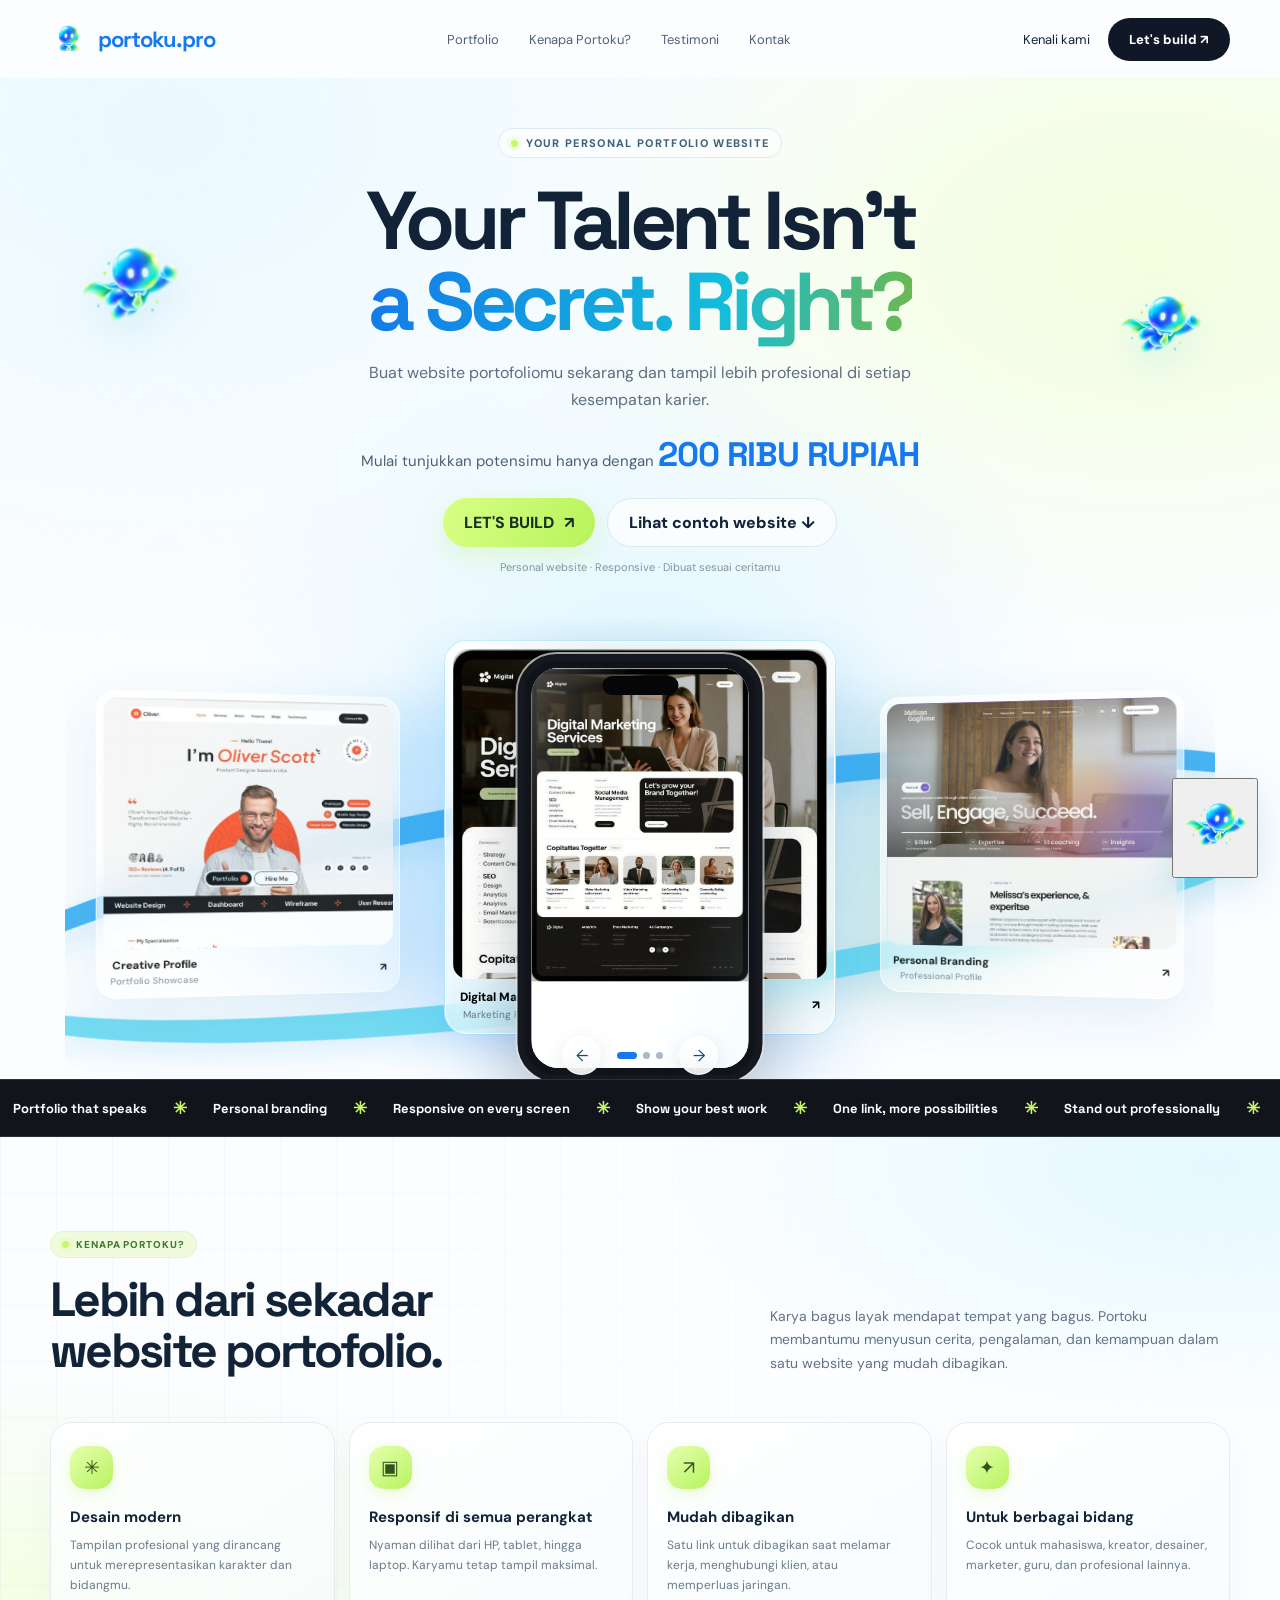
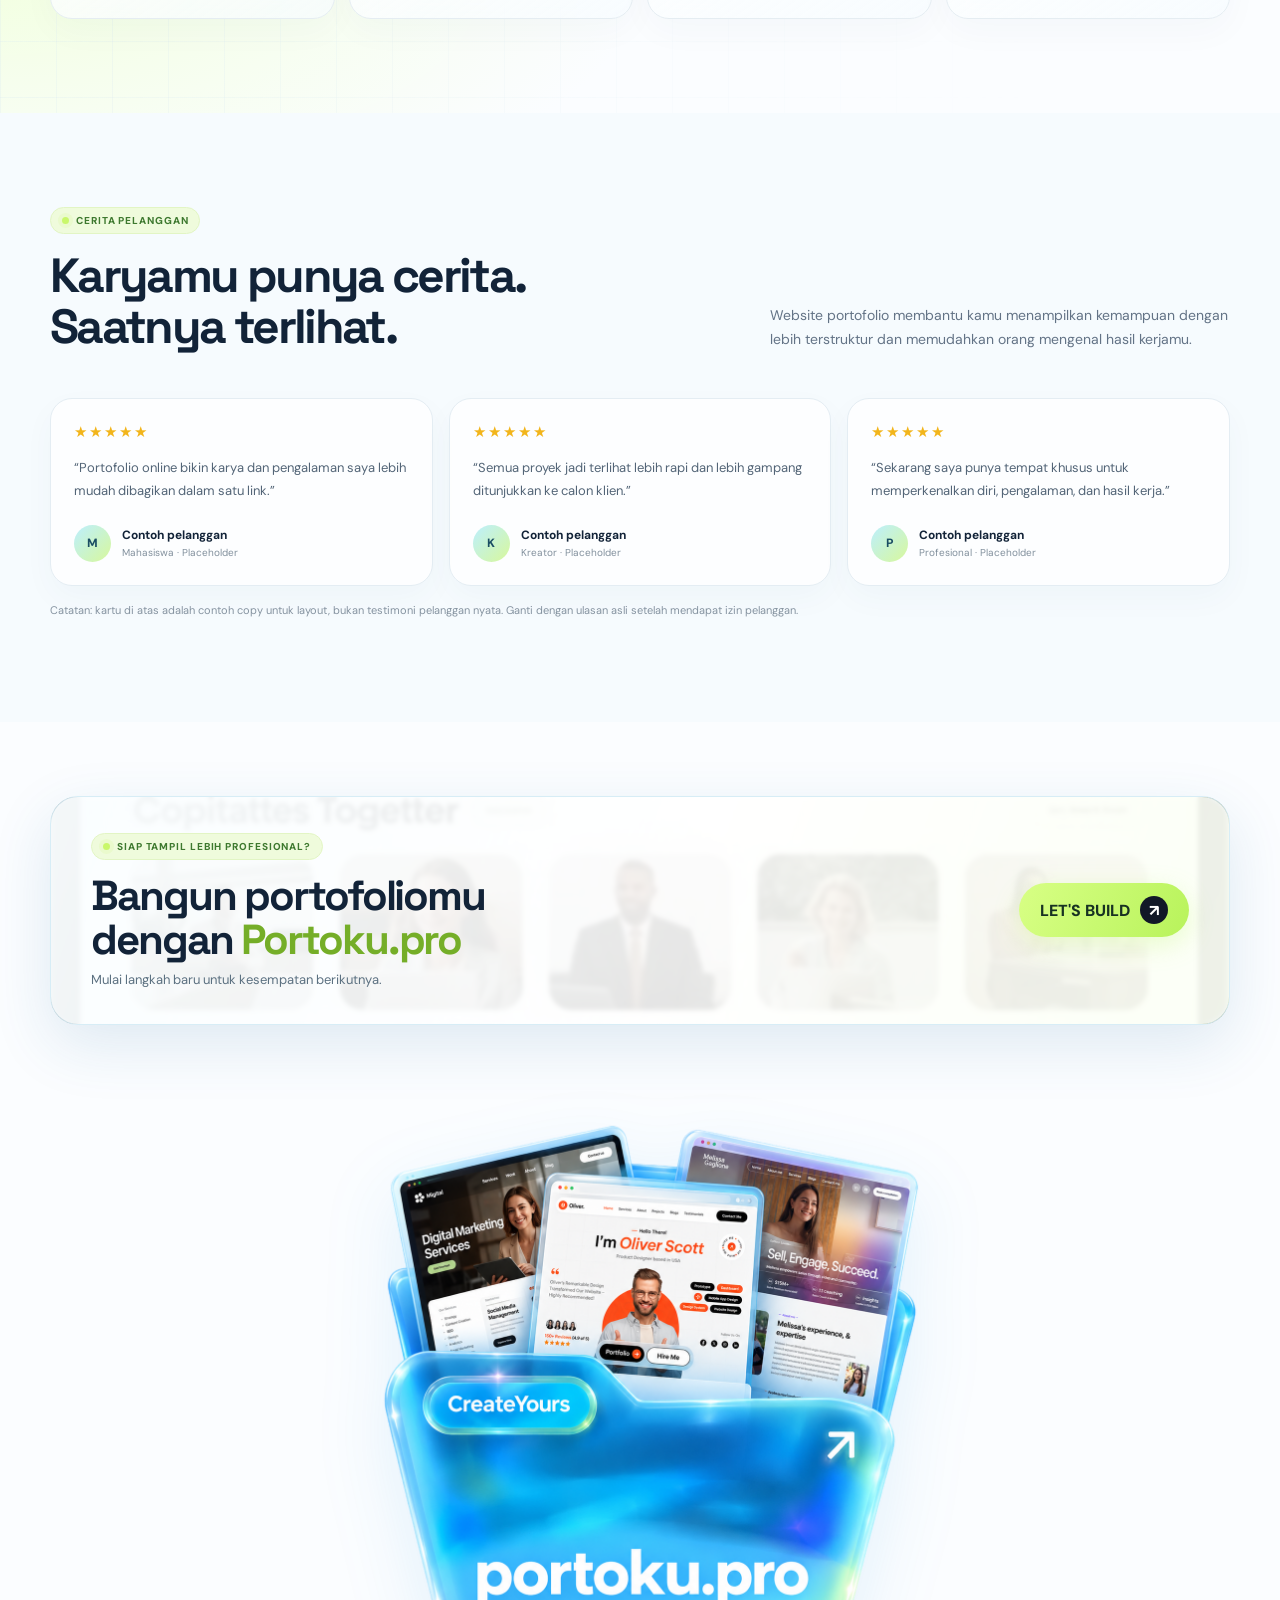
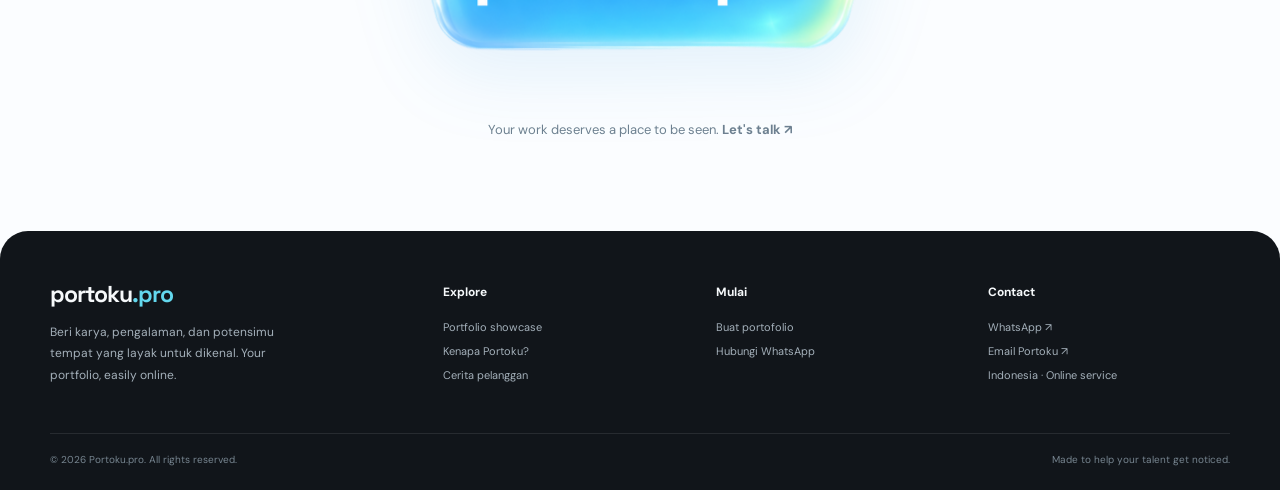
==== index.html @ 0a51e133 "Add files via upload" ====
<!doctype html>
<html lang="id">
<head>
  <meta charset="utf-8">
  <meta name="viewport" content="width=device-width, initial-scale=1">
  <meta name="theme-color" content="#f8fcff">
  <meta name="description" content="Buat website portofolio personal yang profesional bersama Portoku.pro. Tunjukkan karya, pengalaman, dan potensimu dalam satu link.">
  <title>Portoku.pro — Your Talent Isn't a Secret. Right?</title>
  <link rel="preconnect" href="https://fonts.googleapis.com">
  <link rel="preconnect" href="https://fonts.gstatic.com" crossorigin>
  <link href="https://fonts.googleapis.com/css2?family=DM+Sans:wght@400;500;600;700;800&family=Space+Grotesk:wght@400;500;600;700&display=swap" rel="stylesheet">
  <style>
    :root{--ink:#122338;--blue:#1679ed;--cyan:#15c5e8;--lime:#c9f76b;--muted:#637386;--line:#e5edf3;--glass:rgba(255,255,255,.68);--shadow:0 20px 60px rgba(34,102,151,.13)}
    *{box-sizing:border-box} html{scroll-behavior:smooth} body{margin:0;background:#fbfdff;color:var(--ink);font-family:"DM Sans",sans-serif;overflow-x:hidden} a{color:inherit;text-decoration:none} button{font:inherit;cursor:pointer}
    .shell{width:min(1180px,calc(100% - 44px));margin:auto}.nav{height:78px;display:flex;align-items:center;justify-content:space-between;gap:24px;position:relative;z-index:5}
    .brand{display:flex;align-items:center;gap:10px;font:700 22px "Space Grotesk",sans-serif;letter-spacing:-1px}.brand img{width:38px;height:38px;object-fit:contain}.brand span{color:var(--blue)}.navlinks{display:flex;gap:30px;align-items:center;font-size:13px;color:#526175}.navlinks a:hover{color:var(--blue)}.nav-actions{display:flex;gap:18px;align-items:center;font-size:13px}.nav-cta,.btn{display:inline-flex;align-items:center;justify-content:center;gap:10px;border:0;border-radius:999px;padding:13px 21px;font-weight:800;transition:transform .2s,box-shadow .2s}.nav-cta{background:#101727;color:#fff}.btn:hover,.nav-cta:hover{transform:translateY(-2px);box-shadow:0 10px 24px #1685ed33}.btn-primary{background:linear-gradient(115deg,#d8ff85,#b8f35b);color:#173222;box-shadow:0 8px 26px #b8f35b44}.btn-dark{background:#111827;color:#fff}.btn-outline{border:1px solid #dce7ef;background:#ffffffa8;color:var(--ink)}
    .hero{position:relative;text-align:center;padding:50px 0 0;isolation:isolate}.hero:before{content:"";position:absolute;z-index:-2;inset:0 -12vw 20px;background:radial-gradient(ellipse at 50% 62%,#b8edff66,transparent 42%),radial-gradient(ellipse at 18% 5%,#eaf9ff,transparent 40%),radial-gradient(ellipse at 84% 18%,#f3ffdf,transparent 34%);pointer-events:none}
    .eyebrow{display:inline-flex;align-items:center;gap:8px;padding:7px 12px;border:1px solid #dcebf3;border-radius:99px;background:#ffffffa8;color:#3d6279;font-size:11px;font-weight:800;letter-spacing:.12em;text-transform:uppercase}.dot{width:7px;height:7px;border-radius:50%;background:var(--lime);box-shadow:0 0 0 4px #d8f7a044}
    h1{font:700 clamp(42px,7vw,82px)/.99 "Space Grotesk",sans-serif;letter-spacing:-.065em;margin:22px auto 18px;max-width:900px}h1 .accent{background:linear-gradient(100deg,#1478e9,#13bddb 65%,#70b84a);-webkit-background-clip:text;background-clip:text;color:transparent}.hero-copy{max-width:590px;margin:0 auto;color:#5d6e80;line-height:1.65;font-size:16px}.price-line{margin:20px 0 0;font-size:15px;color:#4d6072}.price-line strong{font:800 clamp(23px,3.4vw,34px) "Space Grotesk",sans-serif;letter-spacing:-1px;color:#1679ed;white-space:nowrap}.hero-buttons{display:flex;gap:12px;justify-content:center;flex-wrap:wrap;margin:22px 0 0}.hero-buttons .btn{min-width:152px}.tiny-note{font-size:11px;color:#8492a0;margin-top:13px}
    .mascot{position:absolute;width:112px;z-index:2;filter:drop-shadow(0 16px 20px #4bb9e42b);animation:float 5s ease-in-out infinite}.mascot.left{left:2%;top:155px;transform:rotate(-10deg)}.mascot.right{right:2%;top:205px;width:92px;animation-delay:-2s}@keyframes float{0%,100%{translate:0 0}50%{translate:0 -13px}}
    .showcase{position:relative;margin:45px auto 0;max-width:1150px;min-height:460px;padding:10px 0 0;overflow:hidden}.showcase:before{content:"";position:absolute;z-index:-1;left:8%;right:8%;top:70px;height:330px;border-radius:50%;background:linear-gradient(110deg,#b1f5ff55,#1c8dff33,#c7fa7044);filter:blur(30px)}.ribbon{position:absolute;width:120%;height:230px;left:-10%;top:160px;z-index:-1;transform:rotate(-8deg);border-radius:50%;border:28px solid transparent;border-top-color:#20a4f2;border-bottom-color:#54d5f0;opacity:.8;filter:drop-shadow(0 10px 15px #1e9ae933)}
    .carousel{position:relative;display:flex;align-items:center;justify-content:center;gap:clamp(12px,3vw,36px);height:430px;perspective:1200px}.portfolio-card{position:relative;flex:0 1 29%;max-width:330px;min-width:0;border:1px solid #ffffffd9;border-radius:22px;padding:7px;background:linear-gradient(140deg,#ffffffd9,#ffffff55);box-shadow:0 20px 55px #287fbf22;backdrop-filter:blur(18px);-webkit-backdrop-filter:blur(18px);transition:transform .5s,opacity .5s,filter .5s;cursor:pointer;overflow:hidden}.portfolio-card img{display:block;width:100%;height:280px;object-fit:cover;object-position:top;border-radius:15px;background:#edf5fa}.portfolio-card .card-caption{display:flex;align-items:center;justify-content:space-between;padding:10px 7px 5px;font-size:12px;font-weight:800}.portfolio-card .card-caption small{display:block;color:#778899;font-weight:500;font-size:10px;margin-top:3px}.portfolio-card.side-left{transform:translateX(8px) rotateY(13deg) scale(.88);opacity:.85}.portfolio-card.side-right{transform:translateX(-8px) rotateY(-13deg) scale(.88);opacity:.85}.portfolio-card.active{flex-basis:34%;max-width:390px;z-index:2;transform:translateY(-7px) scale(1);border-color:#ffffff;box-shadow:0 28px 70px #1679ed30,0 0 0 1px #c7f0ff}.portfolio-card.active img{height:330px}.portfolio-card:hover{filter:saturate(1.05)}.phone-wrap{position:absolute;z-index:4;left:50%;top:35px;transform:translateX(-50%);width:245px;pointer-events:none}.phone{border:7px solid #15191f;background:#101319;border-radius:39px;padding:7px;box-shadow:0 25px 65px #12233845,0 0 0 2px #ffffffaa;overflow:hidden}.phone-screen{position:relative;height:400px;border-radius:27px;overflow:hidden;background:white}.phone-screen img{width:100%;height:100%;object-fit:cover;object-position:top;display:block;transition:opacity .22s}.phone-island{position:absolute;top:8px;left:50%;transform:translateX(-50%);z-index:2;width:76px;height:19px;border-radius:20px;background:#050608}.phone-reflection{position:absolute;inset:0;background:linear-gradient(110deg,#ffffff40,transparent 28%,transparent 70%,#b2edff20);pointer-events:none}.carousel-controls{position:absolute;z-index:5;bottom:4px;left:50%;transform:translateX(-50%);display:flex;gap:8px;align-items:center}.round-btn{width:39px;height:39px;border:1px solid #ffffffd9;border-radius:50%;background:#ffffffd9;backdrop-filter:blur(12px);box-shadow:0 6px 20px #234f7020;display:grid;place-items:center;color:#1c4b6d}.round-btn:hover{background:#d8ff85}.dots{display:flex;gap:6px;padding:0 8px}.dots button{width:7px;height:7px;padding:0;border:0;border-radius:50%;background:#a6bac9}.dots button[aria-current=true]{width:20px;border-radius:9px;background:#1679ed}.showcase-label{position:absolute;left:0;right:0;bottom:0;background:#101319;color:white;display:flex;justify-content:center;gap:24px;align-items:center;padding:16px 20px;font:700 13px "Space Grotesk",sans-serif;white-space:nowrap}.showcase-label span{color:#31d5e8}
    .ticker{margin-top:0;background:#11151b;color:white;overflow:hidden;border-block:1px solid #2a3139}.ticker-track{display:flex;width:max-content;animation:marquee 34s linear infinite}.ticker:hover .ticker-track{animation-play-state:paused}.ticker-line{display:flex;align-items:center;gap:26px;padding:17px 13px;font:700 13px "Space Grotesk",sans-serif;white-space:nowrap}.ticker-line b{color:var(--lime);font-size:17px}@keyframes marquee{to{transform:translateX(-50%)}}
    section.content-section{padding:94px 0}.section-kicker{display:inline-flex;align-items:center;gap:7px;color:#3e792f;background:#effbdc;border:1px solid #e2f5c4;border-radius:99px;padding:6px 11px;font-size:10px;letter-spacing:.09em;font-weight:800;text-transform:uppercase}.section-heading{font:700 clamp(30px,4vw,48px)/1.05 "Space Grotesk",sans-serif;letter-spacing:-.055em;margin:17px 0 14px}.section-intro{color:var(--muted);line-height:1.7;max-width:460px;font-size:14px}.section-head-row{display:flex;justify-content:space-between;align-items:end;gap:30px;margin-bottom:32px}.section-head-row>*{flex:1}.benefit-grid{display:grid;grid-template-columns:repeat(4,1fr);gap:14px}.benefit{padding:23px 19px;border:1px solid #e5edf2;border-radius:22px;background:linear-gradient(145deg,#ffffffd9,#f6fbffad);box-shadow:0 12px 35px #214f6e08;backdrop-filter:blur(12px)}.benefit-icon{width:43px;height:43px;display:grid;place-items:center;border-radius:15px;background:linear-gradient(140deg,#e6ffb0,#b7f45e);color:#31531e;font-size:19px;box-shadow:0 5px 15px #b9ec6b44}.benefit h3{font-size:15px;margin:18px 0 9px}.benefit p{font-size:12px;line-height:1.65;color:#6b7a89;margin:0}
    .why{position:relative;background:radial-gradient(ellipse at 95% 5%,#e4f9ff 0,transparent 32%),radial-gradient(ellipse at 0 80%,#f3ffe3 0,transparent 35%)}.why:before{content:"";position:absolute;inset:0;background-image:linear-gradient(#d8e9f244 1px,transparent 1px),linear-gradient(90deg,#d8e9f244 1px,transparent 1px);background-size:56px 56px;mask-image:linear-gradient(90deg,black,transparent 80%);pointer-events:none}.why .shell{position:relative}
    .testimonials{background:#f6fbfe}.review-grid{display:grid;grid-template-columns:repeat(3,1fr);gap:16px}.review{background:#ffffffc9;border:1px solid #e4edf3;border-radius:22px;padding:23px;box-shadow:0 12px 32px #285d7a09}.stars{letter-spacing:2px;color:#f2b51b;font-size:15px}.review blockquote{font-size:13px;line-height:1.75;color:#536577;margin:15px 0 22px}.review-person{display:flex;align-items:center;gap:11px}.avatar{width:37px;height:37px;border-radius:50%;background:linear-gradient(135deg,#bcefff,#d8f89b);display:grid;place-items:center;font-size:12px;font-weight:800;color:#1a4d63}.review-person strong{display:block;font-size:12px}.review-person small{display:block;color:#82909d;font-size:10px;margin-top:3px}.notice{font-size:11px;color:#8593a0;margin-top:17px}
    .cta-banner{position:relative;overflow:hidden;border:1px solid #d7edf6;border-radius:28px;padding:36px 40px;background:linear-gradient(110deg,#effaffed,#ffffffad 54%,#f3ffdfd9),url('assets/portfolio-marketing.jpg') center 44%/cover;box-shadow:var(--shadow);display:flex;align-items:center;justify-content:space-between;gap:24px}.cta-banner:before{content:"";position:absolute;inset:0;background:#ffffffa8;backdrop-filter:blur(2px)}.cta-copy,.cta-banner .btn{position:relative}.cta-copy h2{font:700 clamp(27px,4vw,42px)/1.05 "Space Grotesk",sans-serif;letter-spacing:-.05em;margin:14px 0 9px}.cta-copy h2 span{color:#75ae28}.cta-copy p{font-size:13px;color:#5c7181;margin:0}
    .folder-section{padding:25px 0 80px!important;text-align:center;overflow:hidden}.folder-section .folder-art{display:block;width:min(600px,90%);margin:0 auto;filter:drop-shadow(0 25px 35px #198bda1b);transition:transform .35s}.folder-section a:hover .folder-art{transform:translateY(-6px) scale(1.015)}.folder-caption{color:#6e8090;font-size:13px;margin-top:12px}
    footer{background:#11151a;color:#f6f9fb;padding:48px 0 24px;border-radius:28px 28px 0 0}.footer-main{display:grid;grid-template-columns:1.5fr 1fr 1fr 1fr;gap:30px;padding-bottom:35px}.footer-brand{font:700 23px "Space Grotesk",sans-serif;letter-spacing:-1px}.footer-brand span{color:#63d8ee}.footer-desc{max-width:260px;color:#a4b0ba;font-size:12px;line-height:1.8;margin-top:13px}.footer-col h4{font-size:12px;margin:5px 0 15px}.footer-col a,.footer-col p{display:block;color:#a4b0ba;font-size:11px;line-height:2.2;margin:0}.footer-col a:hover{color:var(--lime)}.copyright{border-top:1px solid #ffffff18;padding-top:19px;display:flex;justify-content:space-between;gap:16px;color:#778590;font-size:10px}
    .chat-widget{position:fixed;z-index:20;right:22px;bottom:22px;width:86px;height:100px;display:grid;place-items:center;cursor:pointer;filter:drop-shadow(0 10px 18px #1689c52c);animation:float 4.5s ease-in-out infinite}.chat-widget img{width:100%;height:100%;object-fit:contain;transition:transform .2s}.chat-widget:hover img{transform:scale(1.08) rotate(-4deg)}.chat-popup{position:fixed;z-index:21;right:25px;bottom:115px;width:min(310px,calc(100vw - 36px));padding:19px;border-radius:22px;border:1px solid #ffffff;background:rgba(255,255,255,.88);backdrop-filter:blur(20px);box-shadow:0 18px 60px #173f5a2c;display:none}.chat-popup.open{display:block;animation:pop .22s ease-out}@keyframes pop{from{opacity:0;transform:translateY(10px) scale(.97)}to{opacity:1;transform:none}}.chat-popup h3{margin:0 0 7px;font:700 18px "Space Grotesk",sans-serif}.chat-popup p{margin:0 0 15px;color:#667889;font-size:12px;line-height:1.6}.chat-popup .btn{width:100%;padding:12px}.chat-close{position:absolute;right:10px;top:10px;border:0;background:#edf5fa;border-radius:50%;width:28px;height:28px}
    @media(max-width:800px){.shell{width:min(100% - 28px,620px)}.nav{height:67px}.navlinks{display:none}.nav-actions .login{display:none}.brand{font-size:20px}.hero{padding-top:36px}.mascot{width:72px!important;top:180px!important;opacity:.9}.mascot.left{left:-5px}.mascot.right{right:-4px;top:220px!important}.hero-copy{font-size:14px;max-width:440px;padding:0 8px}.showcase{margin-top:34px;min-height:390px}.carousel{height:370px;gap:8px}.portfolio-card{flex-basis:35%;border-radius:16px;padding:5px}.portfolio-card img{height:215px;border-radius:11px}.portfolio-card.active{flex-basis:42%}.portfolio-card.active img{height:260px}.portfolio-card.side-left{transform:translateX(13px) rotateY(10deg) scale(.86)}.portfolio-card.side-right{transform:translateX(-13px) rotateY(-10deg) scale(.86)}.phone-wrap{width:180px;top:40px}.phone{border-width:5px;border-radius:29px;padding:5px}.phone-screen{height:300px;border-radius:21px}.phone-island{width:57px;height:14px;top:6px}.carousel-controls{bottom:4px}.showcase-label{font-size:11px;gap:13px;padding:14px 10px}.ticker-line{font-size:11px;padding:14px 10px;gap:18px}section.content-section{padding:67px 0}.section-head-row{display:block}.section-intro{max-width:540px}.benefit-grid{grid-template-columns:repeat(2,1fr);gap:10px}.benefit{padding:18px 15px}.benefit h3{font-size:13px}.benefit p{font-size:11px}.review-grid{grid-template-columns:1fr}.review{padding:20px}.review blockquote{margin-bottom:15px}.cta-banner{display:block;padding:27px 23px}.cta-banner .btn{margin-top:22px}.folder-section{padding-bottom:55px!important}.footer-main{grid-template-columns:1fr 1fr;gap:26px}.footer-main>div:first-child{grid-column:1/-1}.copyright{display:block;line-height:1.8}.chat-widget{width:67px;height:78px;right:8px;bottom:12px}.chat-popup{right:12px;bottom:90px}}
    @media(max-width:420px){h1{font-size:43px}.mascot{width:58px!important;top:190px!important}.mascot.right{top:228px!important}.price-line{font-size:13px}.price-line strong{font-size:27px}.hero-buttons .btn{min-width:135px;padding:12px 16px}.showcase{min-height:330px}.carousel{height:320px}.portfolio-card img{height:180px}.portfolio-card.active img{height:225px}.phone-wrap{width:154px;top:34px}.phone-screen{height:258px}.phone-island{width:48px;height:12px}.showcase-label{gap:8px;font-size:10px}.benefit-grid{gap:8px}.footer-main{gap:20px}.brand img{width:32px;height:32px}}
    @media(prefers-reduced-motion:reduce){*,*:before,*:after{scroll-behavior:auto!important;animation-duration:.01ms!important;animation-iteration-count:1!important;transition-duration:.01ms!important}}
  </style>
</head>
<body>
  <header class="shell nav">
    <a class="brand" href="#" aria-label="Portoku.pro beranda"><img src="assets/logo-portoku.png" alt=""><span>portoku.pro</span></a>
    <nav class="navlinks" aria-label="Navigasi utama">
      <a href="#showcase">Portfolio</a><a href="#benefit">Kenapa Portoku?</a><a href="#testimoni">Testimoni</a><a href="#footer">Kontak</a>
    </nav>
    <div class="nav-actions"><a class="login" href="#benefit">Kenali kami</a><a class="nav-cta" href="https://script.google.com/macros/s/AKfycbxIcs78Htz82tiYvC5kl00BseX5VUud_ePp03_mHV4rJFakYG8QBTzQJnatkzZQie3VJA/exec">Let's build ↗</a></div>
  </header>

  <main>
    <section class="hero shell">
      <img class="mascot left" src="assets/maskot-portoku.png" alt="" aria-hidden="true">
      <img class="mascot right" src="assets/maskot-portoku.png" alt="" aria-hidden="true">
      <div class="eyebrow"><span class="dot"></span> Your personal portfolio website</div>
      <h1>Your Talent Isn't<br><span class="accent">a Secret. Right?</span></h1>
      <p class="hero-copy">Buat website portofoliomu sekarang dan tampil lebih profesional di setiap kesempatan karier.</p>
      <p class="price-line">Mulai tunjukkan potensimu hanya dengan <strong>200 RIBU RUPIAH</strong></p>
      <div class="hero-buttons"><a class="btn btn-primary" href="https://script.google.com/macros/s/AKfycbxIcs78Htz82tiYvC5kl00BseX5VUud_ePp03_mHV4rJFakYG8QBTzQJnatkzZQie3VJA/exec">LET'S BUILD <span>↗</span></a><a class="btn btn-outline" href="#showcase">Lihat contoh website ↓</a></div>
      <div class="tiny-note">Personal website · Responsive · Dibuat sesuai ceritamu</div>

      <div class="showcase" id="showcase" aria-label="Contoh website portofolio">
        <div class="ribbon"></div>
        <div class="carousel" id="carousel">
          <button class="portfolio-card side-left" data-index="2" aria-label="Pilih contoh portofolio ketiga">
            <img src="assets/portfolio-designer.jpg" alt="Contoh website portofolio desain" loading="eager">
            <span class="card-caption"><span>Creative Profile<small>Portfolio showcase</small></span><span>↗</span></span>
          </button>
          <button class="portfolio-card active" data-index="0" aria-label="Pilih contoh portofolio pertama">
            <img src="assets/portfolio-marketing.jpg" alt="Contoh website digital marketing" loading="eager">
            <span class="card-caption"><span>Digital Marketing<small>Portfolio showcase</small></span><span>↗</span></span>
          </button>
          <button class="portfolio-card side-right" data-index="1" aria-label="Pilih contoh portofolio kedua">
            <img src="assets/portfolio-sales.jpg" alt="Contoh website personal branding" loading="eager">
            <span class="card-caption"><span>Personal Branding<small>Portfolio showcase</small></span><span>↗</span></span>
          </button>
        </div>
        <div class="phone-wrap" aria-label="Preview website pada ponsel">
          <div class="phone"><div class="phone-screen"><div class="phone-island"></div><img id="phoneImage" src="assets/portfolio-marketing.jpg" alt="Preview website di tampilan ponsel"><div class="phone-reflection"></div></div></div>
        </div>
        <div class="carousel-controls">
          <button class="round-btn" id="prevSlide" aria-label="Portfolio sebelumnya">←</button>
          <div class="dots" id="carouselDots"><button aria-label="Slide 1" aria-current="true"></button><button aria-label="Slide 2" aria-current="false"></button><button aria-label="Slide 3" aria-current="false"></button></div>
          <button class="round-btn" id="nextSlide" aria-label="Portfolio berikutnya">→</button>
        </div>
      </div>
    </section>

    <div class="ticker" aria-label="Manfaat Portoku">
      <div class="ticker-track">
        <div class="ticker-line"><span>Portfolio that speaks</span><b>✳</b><span>Personal branding</span><b>✳</b><span>Responsive on every screen</span><b>✳</b><span>Show your best work</span><b>✳</b><span>One link, more possibilities</span><b>✳</b><span>Stand out professionally</span><b>✳</b></div>
        <div class="ticker-line" aria-hidden="true"><span>Portfolio that speaks</span><b>✳</b><span>Personal branding</span><b>✳</b><span>Responsive on every screen</span><b>✳</b><span>Show your best work</span><b>✳</b><span>One link, more possibilities</span><b>✳</b><span>Stand out professionally</span><b>✳</b></div>
      </div>
    </div>

    <section class="content-section why" id="benefit">
      <div class="shell">
        <div class="section-head-row">
          <div><span class="section-kicker"><span class="dot"></span> Kenapa Portoku?</span><h2 class="section-heading">Lebih dari sekadar<br>website portofolio.</h2></div>
          <p class="section-intro">Karya bagus layak mendapat tempat yang bagus. Portoku membantumu menyusun cerita, pengalaman, dan kemampuan dalam satu website yang mudah dibagikan.</p>
        </div>
        <div class="benefit-grid">
          <article class="benefit"><div class="benefit-icon">✳</div><h3>Desain modern</h3><p>Tampilan profesional yang dirancang untuk merepresentasikan karakter dan bidangmu.</p></article>
          <article class="benefit"><div class="benefit-icon">▣</div><h3>Responsif di semua perangkat</h3><p>Nyaman dilihat dari HP, tablet, hingga laptop. Karyamu tetap tampil maksimal.</p></article>
          <article class="benefit"><div class="benefit-icon">↗</div><h3>Mudah dibagikan</h3><p>Satu link untuk dibagikan saat melamar kerja, menghubungi klien, atau memperluas jaringan.</p></article>
          <article class="benefit"><div class="benefit-icon">✦</div><h3>Untuk berbagai bidang</h3><p>Cocok untuk mahasiswa, kreator, desainer, marketer, guru, dan profesional lainnya.</p></article>
        </div>
      </div>
    </section>

    <section class="content-section testimonials" id="testimoni">
      <div class="shell">
        <div class="section-head-row">
          <div><span class="section-kicker"><span class="dot"></span> Cerita pelanggan</span><h2 class="section-heading">Karyamu punya cerita.<br>Saatnya terlihat.</h2></div>
          <p class="section-intro">Website portofolio membantu kamu menampilkan kemampuan dengan lebih terstruktur dan memudahkan orang mengenal hasil kerjamu.</p>
        </div>
        <div class="review-grid">
          <article class="review"><div class="stars">★★★★★</div><blockquote>“Portofolio online bikin karya dan pengalaman saya lebih mudah dibagikan dalam satu link.”</blockquote><div class="review-person"><div class="avatar">M</div><div><strong>Contoh pelanggan</strong><small>Mahasiswa · Placeholder</small></div></div></article>
          <article class="review"><div class="stars">★★★★★</div><blockquote>“Semua proyek jadi terlihat lebih rapi dan lebih gampang ditunjukkan ke calon klien.”</blockquote><div class="review-person"><div class="avatar">K</div><div><strong>Contoh pelanggan</strong><small>Kreator · Placeholder</small></div></div></article>
          <article class="review"><div class="stars">★★★★★</div><blockquote>“Sekarang saya punya tempat khusus untuk memperkenalkan diri, pengalaman, dan hasil kerja.”</blockquote><div class="review-person"><div class="avatar">P</div><div><strong>Contoh pelanggan</strong><small>Profesional · Placeholder</small></div></div></article>
        </div>
        <p class="notice">Catatan: kartu di atas adalah contoh copy untuk layout, bukan testimoni pelanggan nyata. Ganti dengan ulasan asli setelah mendapat izin pelanggan.</p>
      </div>
    </section>

    <section class="shell content-section" style="padding-top:74px;padding-bottom:35px">
      <div class="cta-banner">
        <div class="cta-copy"><span class="section-kicker"><span class="dot"></span> Siap tampil lebih profesional?</span><h2>Bangun portofoliomu<br>dengan <span>Portoku.pro</span></h2><p>Mulai langkah baru untuk kesempatan berikutnya.</p></div>
        <a class="btn btn-primary" href="https://script.google.com/macros/s/AKfycbxIcs78Htz82tiYvC5kl00BseX5VUud_ePp03_mHV4rJFakYG8QBTzQJnatkzZQie3VJA/exec">LET'S BUILD <span class="btn-dark" style="border-radius:50%;width:28px;height:28px;display:grid;place-items:center">↗</span></a>
      </div>
    </section>

    <section class="content-section folder-section shell">
      <a href="https://wa.me/62895321868008?text=Halo%20Portoku.pro%2C%20saya%20ingin%20bertanya%20tentang%20pembuatan%20website%20portofolio." target="_blank" rel="noopener" aria-label="Hubungi Portoku melalui WhatsApp">
        <img class="folder-art" src="assets/folder-portoku.png" alt="Folder glass Portoku.pro berisi contoh website portofolio" loading="lazy">
      </a>
      <p class="folder-caption">Your work deserves a place to be seen. <a href="https://wa.me/62895321868008?text=Halo%20Portoku.pro%2C%20saya%20ingin%20bertanya%20tentang%20pembuatan%20website%20portofolio." target="_blank" rel="noopener"><strong>Let's talk ↗</strong></a></p>
    </section>
  </main>

  <footer id="footer">
    <div class="shell">
      <div class="footer-main">
        <div><a class="footer-brand" href="#">portoku<span>.pro</span></a><p class="footer-desc">Beri karya, pengalaman, dan potensimu tempat yang layak untuk dikenal. Your portfolio, easily online.</p></div>
        <div class="footer-col"><h4>Explore</h4><a href="#showcase">Portfolio showcase</a><a href="#benefit">Kenapa Portoku?</a><a href="#testimoni">Cerita pelanggan</a></div>
        <div class="footer-col"><h4>Mulai</h4><a href="https://script.google.com/macros/s/AKfycbxIcs78Htz82tiYvC5kl00BseX5VUud_ePp03_mHV4rJFakYG8QBTzQJnatkzZQie3VJA/exec">Buat portofolio</a><a href="https://wa.me/62895321868008?text=Halo%20Portoku.pro%2C%20saya%20ingin%20bertanya%20tentang%20pembuatan%20website%20portofolio." target="_blank" rel="noopener">Hubungi WhatsApp</a></div>
        <div class="footer-col"><h4>Contact</h4><a href="https://wa.me/62895321868008?text=Halo%20Portoku.pro" target="_blank" rel="noopener">WhatsApp ↗</a><a href="mailto:farhanmuharrom25@gmail.com">Email Portoku ↗</a><p>Indonesia · Online service</p></div>
      </div>
      <div class="copyright"><span>© <span id="year"></span> Portoku.pro. All rights reserved.</span><span>Made to help your talent get noticed.</span></div>
    </div>
  </footer>

  <div class="chat-popup" id="chatPopup" role="dialog" aria-label="Chat dengan Portoku" aria-modal="false">
    <button class="chat-close" id="chatClose" aria-label="Tutup popup">×</button>
    <h3>Hey, future standout! 👋</h3>
    <p>Punya pertanyaan tentang website portofolio? Yuk, ngobrol dulu dengan tim Portoku.</p>
    <a class="btn btn-primary" href="https://wa.me/62895321868008?text=Halo%20Portoku.pro%2C%20saya%20ingin%20bertanya%20tentang%20pembuatan%20website%20portofolio." target="_blank" rel="noopener">Chat via WhatsApp ↗</a>
  </div>
  <button class="chat-widget" id="chatWidget" aria-label="Buka chat Portoku"><img src="assets/maskot-portoku.png" alt=""></button>

  <script>
    const slides = [
      {src:'assets/portfolio-marketing.jpg', title:'Digital Marketing', sub:'Marketing Portfolio'},
      {src:'assets/portfolio-sales.jpg', title:'Personal Branding', sub:'Professional Profile'},
      {src:'assets/portfolio-designer.jpg', title:'Creative Profile', sub:'Portfolio Showcase'}
    ];
    let current = 0;
    const cards = [...document.querySelectorAll('.portfolio-card')];
    const phoneImage = document.getElementById('phoneImage');
    const dots = [...document.querySelectorAll('#carouselDots button')];
    function renderCarousel(index){
      current = (index + slides.length) % slides.length;
      const order = [(current + 2) % 3, current, (current + 1) % 3];
      cards.forEach((card, position) => {
        const slideIndex = order[position];
        card.dataset.index = slideIndex;
        card.querySelector('img').src = slides[slideIndex].src;
        card.querySelector('img').alt = 'Contoh website ' + slides[slideIndex].title;
        card.querySelector('.card-caption span').innerHTML = slides[slideIndex].title + '<small>' + slides[slideIndex].sub + '</small>';
        card.classList.toggle('active', position === 1);
        card.classList.toggle('side-left', position === 0);
        card.classList.toggle('side-right', position === 2);
        card.setAttribute('aria-label','Pilih ' + slides[slideIndex].title);
      });
      phoneImage.style.opacity = '0.15';
      window.setTimeout(() => { phoneImage.src = slides[current].src; phoneImage.alt = 'Preview mobile ' + slides[current].title; phoneImage.style.opacity = '1'; }, 110);
      dots.forEach((dot,i)=>dot.setAttribute('aria-current',String(i===current)));
    }
    cards.forEach(card=>card.addEventListener('click',()=>renderCarousel(Number(card.dataset.index))));
    document.getElementById('prevSlide').addEventListener('click',()=>renderCarousel(current-1));
    document.getElementById('nextSlide').addEventListener('click',()=>renderCarousel(current+1));
    dots.forEach((dot,i)=>dot.addEventListener('click',()=>renderCarousel(i)));
    const carousel = document.getElementById('carousel');
    let touchStartX = 0;
    carousel.addEventListener('touchstart',e=>{touchStartX=e.changedTouches[0].screenX},{passive:true});
    carousel.addEventListener('touchend',e=>{const dx=e.changedTouches[0].screenX-touchStartX;if(Math.abs(dx)>45)renderCarousel(current+(dx<0?1:-1))},{passive:true});
    renderCarousel(0);

    const chatWidget=document.getElementById('chatWidget'), chatPopup=document.getElementById('chatPopup');
    chatWidget.addEventListener('click',()=>chatPopup.classList.toggle('open'));
    document.getElementById('chatClose').addEventListener('click',()=>chatPopup.classList.remove('open'));
    document.addEventListener('keydown',e=>{if(e.key==='Escape')chatPopup.classList.remove('open')});
    document.getElementById('year').textContent=new Date().getFullYear();
  </script>
</body>
</html>
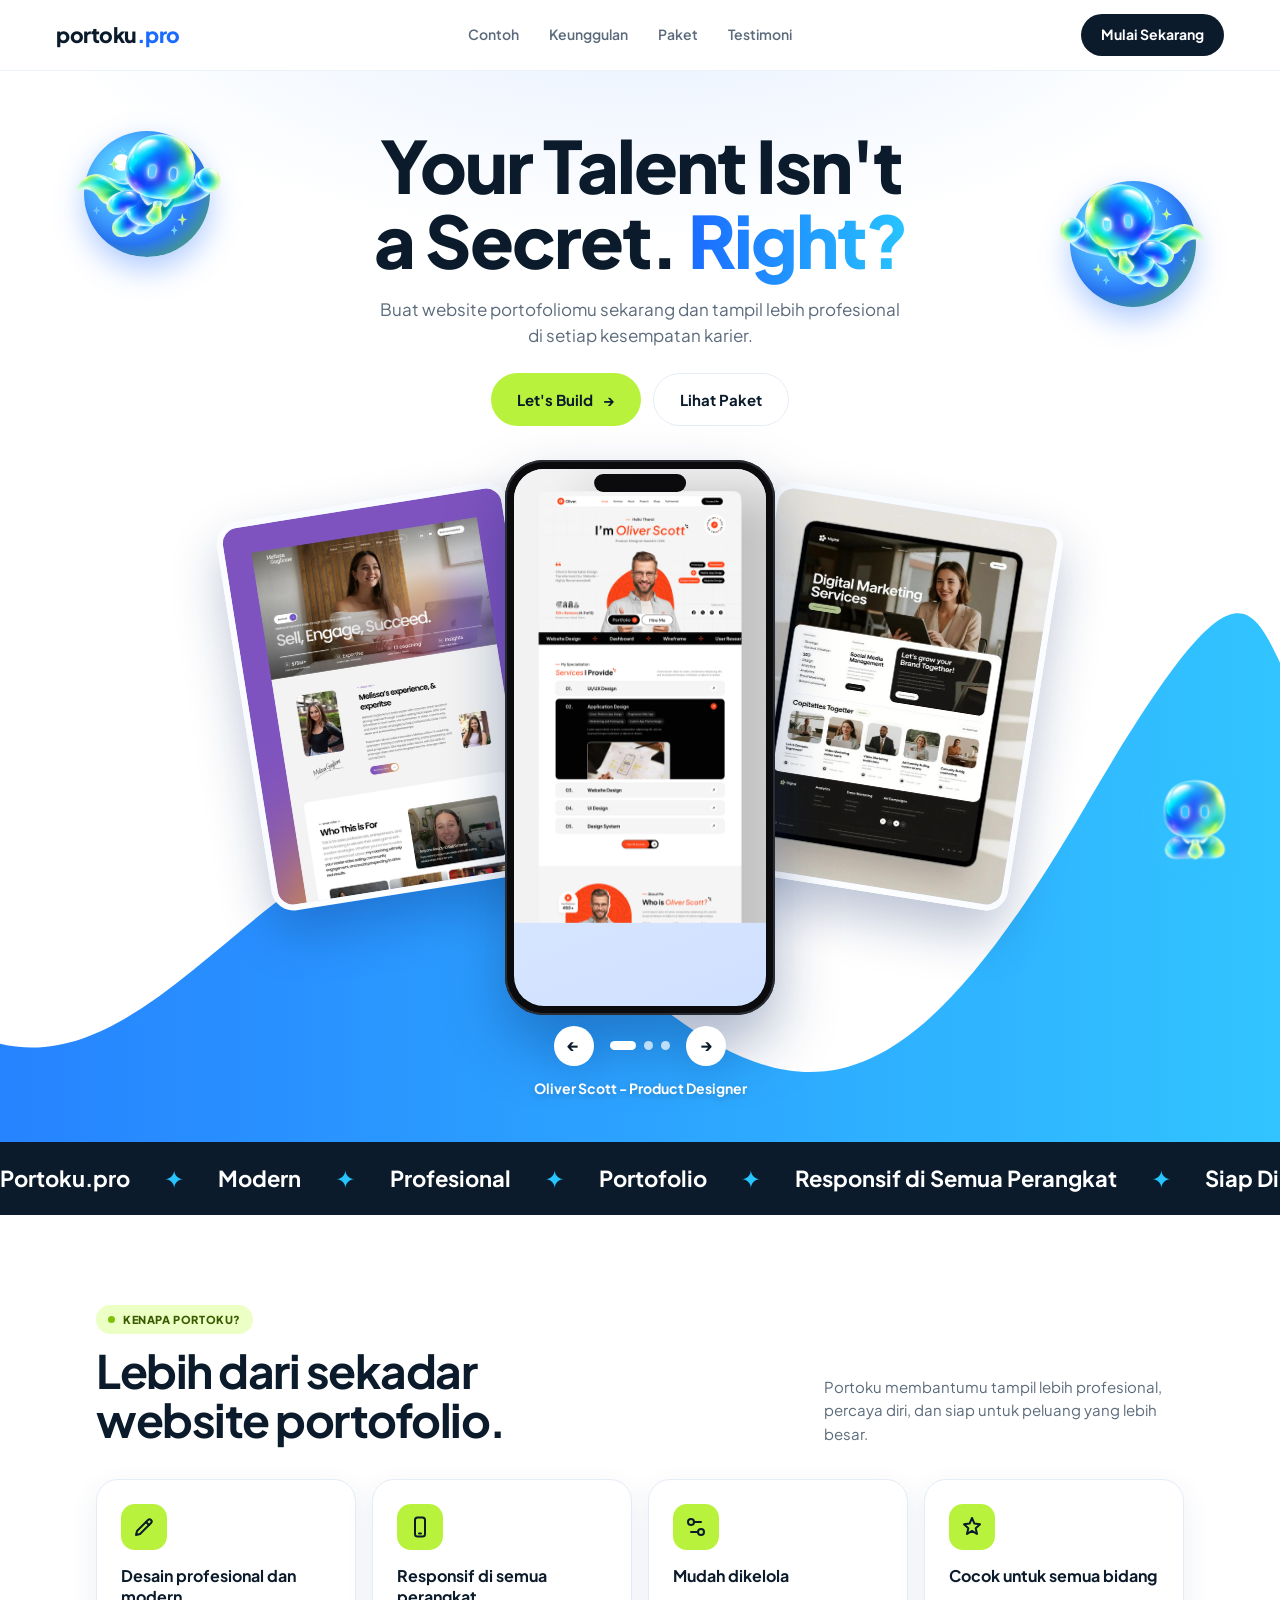
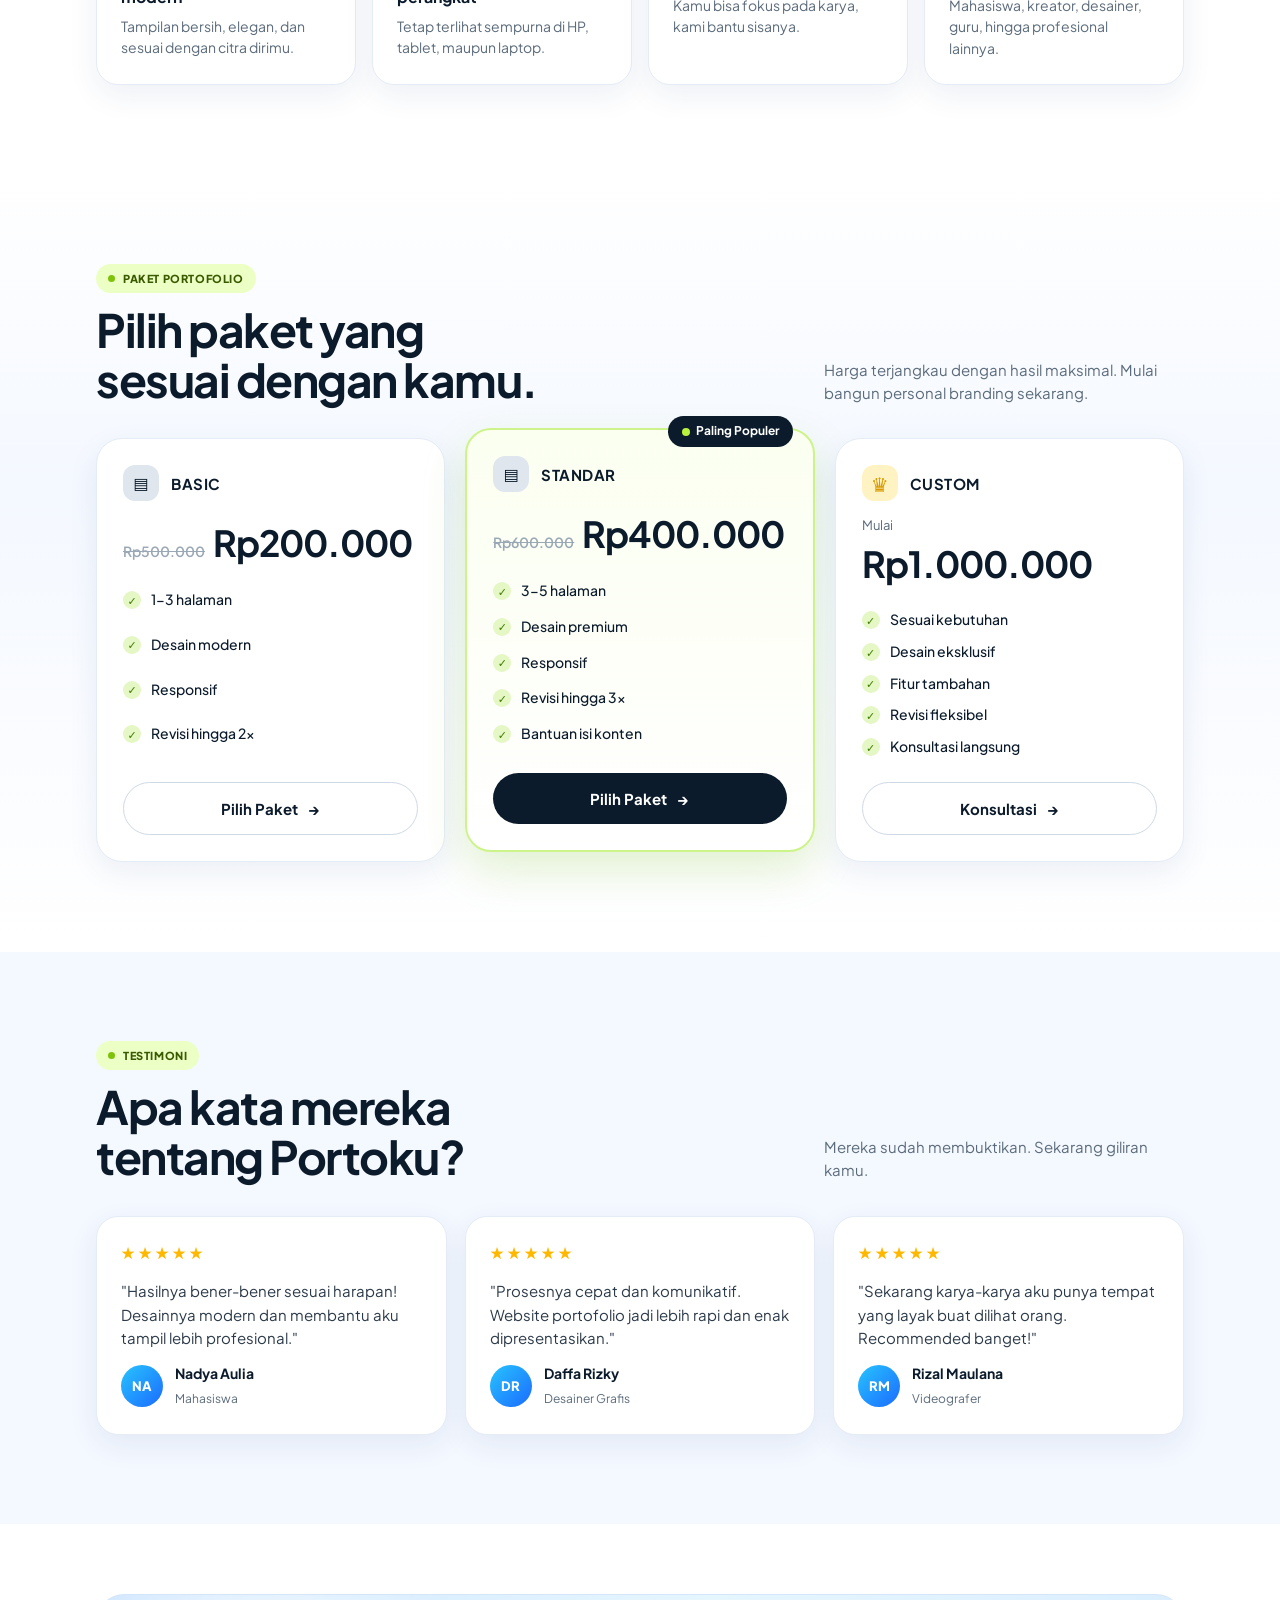
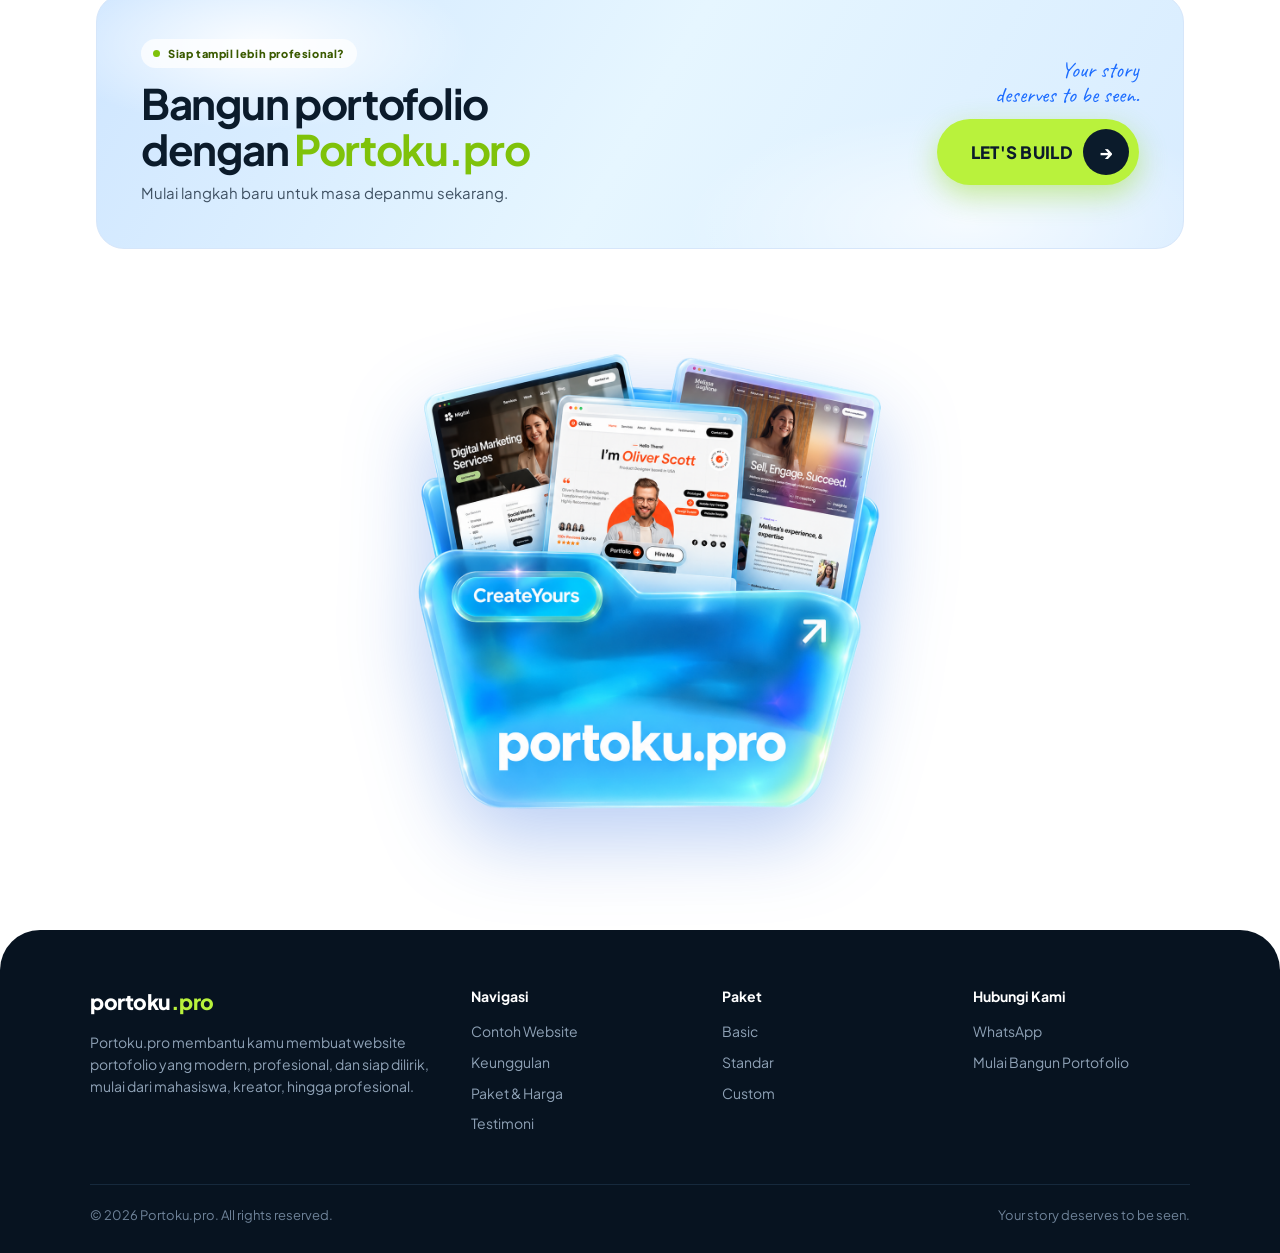
==== commit 7697cc7e: "Add files via upload" ====
--- a/index.html
+++ b/index.html
@@ -1,200 +1,302 @@
-<!doctype html>
+<!DOCTYPE html>
 <html lang="id">
 <head>
-  <meta charset="utf-8">
+  <meta charset="UTF-8">
   <meta name="viewport" content="width=device-width, initial-scale=1">
-  <meta name="theme-color" content="#f8fcff">
-  <meta name="description" content="Buat website portofolio personal yang profesional bersama Portoku.pro. Tunjukkan karya, pengalaman, dan potensimu dalam satu link.">
-  <title>Portoku.pro — Your Talent Isn't a Secret. Right?</title>
+  <title>Portoku.pro | Website Portofolio Profesional</title>
+  <meta name="description" content="Buat website portofoliomu sekarang dan tampil lebih profesional di setiap kesempatan karier. Portoku.pro.">
   <link rel="preconnect" href="https://fonts.googleapis.com">
   <link rel="preconnect" href="https://fonts.gstatic.com" crossorigin>
-  <link href="https://fonts.googleapis.com/css2?family=DM+Sans:wght@400;500;600;700;800&family=Space+Grotesk:wght@400;500;600;700&display=swap" rel="stylesheet">
-  <style>
-    :root{--ink:#122338;--blue:#1679ed;--cyan:#15c5e8;--lime:#c9f76b;--muted:#637386;--line:#e5edf3;--glass:rgba(255,255,255,.68);--shadow:0 20px 60px rgba(34,102,151,.13)}
-    *{box-sizing:border-box} html{scroll-behavior:smooth} body{margin:0;background:#fbfdff;color:var(--ink);font-family:"DM Sans",sans-serif;overflow-x:hidden} a{color:inherit;text-decoration:none} button{font:inherit;cursor:pointer}
-    .shell{width:min(1180px,calc(100% - 44px));margin:auto}.nav{height:78px;display:flex;align-items:center;justify-content:space-between;gap:24px;position:relative;z-index:5}
-    .brand{display:flex;align-items:center;gap:10px;font:700 22px "Space Grotesk",sans-serif;letter-spacing:-1px}.brand img{width:38px;height:38px;object-fit:contain}.brand span{color:var(--blue)}.navlinks{display:flex;gap:30px;align-items:center;font-size:13px;color:#526175}.navlinks a:hover{color:var(--blue)}.nav-actions{display:flex;gap:18px;align-items:center;font-size:13px}.nav-cta,.btn{display:inline-flex;align-items:center;justify-content:center;gap:10px;border:0;border-radius:999px;padding:13px 21px;font-weight:800;transition:transform .2s,box-shadow .2s}.nav-cta{background:#101727;color:#fff}.btn:hover,.nav-cta:hover{transform:translateY(-2px);box-shadow:0 10px 24px #1685ed33}.btn-primary{background:linear-gradient(115deg,#d8ff85,#b8f35b);color:#173222;box-shadow:0 8px 26px #b8f35b44}.btn-dark{background:#111827;color:#fff}.btn-outline{border:1px solid #dce7ef;background:#ffffffa8;color:var(--ink)}
-    .hero{position:relative;text-align:center;padding:50px 0 0;isolation:isolate}.hero:before{content:"";position:absolute;z-index:-2;inset:0 -12vw 20px;background:radial-gradient(ellipse at 50% 62%,#b8edff66,transparent 42%),radial-gradient(ellipse at 18% 5%,#eaf9ff,transparent 40%),radial-gradient(ellipse at 84% 18%,#f3ffdf,transparent 34%);pointer-events:none}
-    .eyebrow{display:inline-flex;align-items:center;gap:8px;padding:7px 12px;border:1px solid #dcebf3;border-radius:99px;background:#ffffffa8;color:#3d6279;font-size:11px;font-weight:800;letter-spacing:.12em;text-transform:uppercase}.dot{width:7px;height:7px;border-radius:50%;background:var(--lime);box-shadow:0 0 0 4px #d8f7a044}
-    h1{font:700 clamp(42px,7vw,82px)/.99 "Space Grotesk",sans-serif;letter-spacing:-.065em;margin:22px auto 18px;max-width:900px}h1 .accent{background:linear-gradient(100deg,#1478e9,#13bddb 65%,#70b84a);-webkit-background-clip:text;background-clip:text;color:transparent}.hero-copy{max-width:590px;margin:0 auto;color:#5d6e80;line-height:1.65;font-size:16px}.price-line{margin:20px 0 0;font-size:15px;color:#4d6072}.price-line strong{font:800 clamp(23px,3.4vw,34px) "Space Grotesk",sans-serif;letter-spacing:-1px;color:#1679ed;white-space:nowrap}.hero-buttons{display:flex;gap:12px;justify-content:center;flex-wrap:wrap;margin:22px 0 0}.hero-buttons .btn{min-width:152px}.tiny-note{font-size:11px;color:#8492a0;margin-top:13px}
-    .mascot{position:absolute;width:112px;z-index:2;filter:drop-shadow(0 16px 20px #4bb9e42b);animation:float 5s ease-in-out infinite}.mascot.left{left:2%;top:155px;transform:rotate(-10deg)}.mascot.right{right:2%;top:205px;width:92px;animation-delay:-2s}@keyframes float{0%,100%{translate:0 0}50%{translate:0 -13px}}
-    .showcase{position:relative;margin:45px auto 0;max-width:1150px;min-height:460px;padding:10px 0 0;overflow:hidden}.showcase:before{content:"";position:absolute;z-index:-1;left:8%;right:8%;top:70px;height:330px;border-radius:50%;background:linear-gradient(110deg,#b1f5ff55,#1c8dff33,#c7fa7044);filter:blur(30px)}.ribbon{position:absolute;width:120%;height:230px;left:-10%;top:160px;z-index:-1;transform:rotate(-8deg);border-radius:50%;border:28px solid transparent;border-top-color:#20a4f2;border-bottom-color:#54d5f0;opacity:.8;filter:drop-shadow(0 10px 15px #1e9ae933)}
-    .carousel{position:relative;display:flex;align-items:center;justify-content:center;gap:clamp(12px,3vw,36px);height:430px;perspective:1200px}.portfolio-card{position:relative;flex:0 1 29%;max-width:330px;min-width:0;border:1px solid #ffffffd9;border-radius:22px;padding:7px;background:linear-gradient(140deg,#ffffffd9,#ffffff55);box-shadow:0 20px 55px #287fbf22;backdrop-filter:blur(18px);-webkit-backdrop-filter:blur(18px);transition:transform .5s,opacity .5s,filter .5s;cursor:pointer;overflow:hidden}.portfolio-card img{display:block;width:100%;height:280px;object-fit:cover;object-position:top;border-radius:15px;background:#edf5fa}.portfolio-card .card-caption{display:flex;align-items:center;justify-content:space-between;padding:10px 7px 5px;font-size:12px;font-weight:800}.portfolio-card .card-caption small{display:block;color:#778899;font-weight:500;font-size:10px;margin-top:3px}.portfolio-card.side-left{transform:translateX(8px) rotateY(13deg) scale(.88);opacity:.85}.portfolio-card.side-right{transform:translateX(-8px) rotateY(-13deg) scale(.88);opacity:.85}.portfolio-card.active{flex-basis:34%;max-width:390px;z-index:2;transform:translateY(-7px) scale(1);border-color:#ffffff;box-shadow:0 28px 70px #1679ed30,0 0 0 1px #c7f0ff}.portfolio-card.active img{height:330px}.portfolio-card:hover{filter:saturate(1.05)}.phone-wrap{position:absolute;z-index:4;left:50%;top:35px;transform:translateX(-50%);width:245px;pointer-events:none}.phone{border:7px solid #15191f;background:#101319;border-radius:39px;padding:7px;box-shadow:0 25px 65px #12233845,0 0 0 2px #ffffffaa;overflow:hidden}.phone-screen{position:relative;height:400px;border-radius:27px;overflow:hidden;background:white}.phone-screen img{width:100%;height:100%;object-fit:cover;object-position:top;display:block;transition:opacity .22s}.phone-island{position:absolute;top:8px;left:50%;transform:translateX(-50%);z-index:2;width:76px;height:19px;border-radius:20px;background:#050608}.phone-reflection{position:absolute;inset:0;background:linear-gradient(110deg,#ffffff40,transparent 28%,transparent 70%,#b2edff20);pointer-events:none}.carousel-controls{position:absolute;z-index:5;bottom:4px;left:50%;transform:translateX(-50%);display:flex;gap:8px;align-items:center}.round-btn{width:39px;height:39px;border:1px solid #ffffffd9;border-radius:50%;background:#ffffffd9;backdrop-filter:blur(12px);box-shadow:0 6px 20px #234f7020;display:grid;place-items:center;color:#1c4b6d}.round-btn:hover{background:#d8ff85}.dots{display:flex;gap:6px;padding:0 8px}.dots button{width:7px;height:7px;padding:0;border:0;border-radius:50%;background:#a6bac9}.dots button[aria-current=true]{width:20px;border-radius:9px;background:#1679ed}.showcase-label{position:absolute;left:0;right:0;bottom:0;background:#101319;color:white;display:flex;justify-content:center;gap:24px;align-items:center;padding:16px 20px;font:700 13px "Space Grotesk",sans-serif;white-space:nowrap}.showcase-label span{color:#31d5e8}
-    .ticker{margin-top:0;background:#11151b;color:white;overflow:hidden;border-block:1px solid #2a3139}.ticker-track{display:flex;width:max-content;animation:marquee 34s linear infinite}.ticker:hover .ticker-track{animation-play-state:paused}.ticker-line{display:flex;align-items:center;gap:26px;padding:17px 13px;font:700 13px "Space Grotesk",sans-serif;white-space:nowrap}.ticker-line b{color:var(--lime);font-size:17px}@keyframes marquee{to{transform:translateX(-50%)}}
-    section.content-section{padding:94px 0}.section-kicker{display:inline-flex;align-items:center;gap:7px;color:#3e792f;background:#effbdc;border:1px solid #e2f5c4;border-radius:99px;padding:6px 11px;font-size:10px;letter-spacing:.09em;font-weight:800;text-transform:uppercase}.section-heading{font:700 clamp(30px,4vw,48px)/1.05 "Space Grotesk",sans-serif;letter-spacing:-.055em;margin:17px 0 14px}.section-intro{color:var(--muted);line-height:1.7;max-width:460px;font-size:14px}.section-head-row{display:flex;justify-content:space-between;align-items:end;gap:30px;margin-bottom:32px}.section-head-row>*{flex:1}.benefit-grid{display:grid;grid-template-columns:repeat(4,1fr);gap:14px}.benefit{padding:23px 19px;border:1px solid #e5edf2;border-radius:22px;background:linear-gradient(145deg,#ffffffd9,#f6fbffad);box-shadow:0 12px 35px #214f6e08;backdrop-filter:blur(12px)}.benefit-icon{width:43px;height:43px;display:grid;place-items:center;border-radius:15px;background:linear-gradient(140deg,#e6ffb0,#b7f45e);color:#31531e;font-size:19px;box-shadow:0 5px 15px #b9ec6b44}.benefit h3{font-size:15px;margin:18px 0 9px}.benefit p{font-size:12px;line-height:1.65;color:#6b7a89;margin:0}
-    .why{position:relative;background:radial-gradient(ellipse at 95% 5%,#e4f9ff 0,transparent 32%),radial-gradient(ellipse at 0 80%,#f3ffe3 0,transparent 35%)}.why:before{content:"";position:absolute;inset:0;background-image:linear-gradient(#d8e9f244 1px,transparent 1px),linear-gradient(90deg,#d8e9f244 1px,transparent 1px);background-size:56px 56px;mask-image:linear-gradient(90deg,black,transparent 80%);pointer-events:none}.why .shell{position:relative}
-    .testimonials{background:#f6fbfe}.review-grid{display:grid;grid-template-columns:repeat(3,1fr);gap:16px}.review{background:#ffffffc9;border:1px solid #e4edf3;border-radius:22px;padding:23px;box-shadow:0 12px 32px #285d7a09}.stars{letter-spacing:2px;color:#f2b51b;font-size:15px}.review blockquote{font-size:13px;line-height:1.75;color:#536577;margin:15px 0 22px}.review-person{display:flex;align-items:center;gap:11px}.avatar{width:37px;height:37px;border-radius:50%;background:linear-gradient(135deg,#bcefff,#d8f89b);display:grid;place-items:center;font-size:12px;font-weight:800;color:#1a4d63}.review-person strong{display:block;font-size:12px}.review-person small{display:block;color:#82909d;font-size:10px;margin-top:3px}.notice{font-size:11px;color:#8593a0;margin-top:17px}
-    .cta-banner{position:relative;overflow:hidden;border:1px solid #d7edf6;border-radius:28px;padding:36px 40px;background:linear-gradient(110deg,#effaffed,#ffffffad 54%,#f3ffdfd9),url('assets/portfolio-marketing.jpg') center 44%/cover;box-shadow:var(--shadow);display:flex;align-items:center;justify-content:space-between;gap:24px}.cta-banner:before{content:"";position:absolute;inset:0;background:#ffffffa8;backdrop-filter:blur(2px)}.cta-copy,.cta-banner .btn{position:relative}.cta-copy h2{font:700 clamp(27px,4vw,42px)/1.05 "Space Grotesk",sans-serif;letter-spacing:-.05em;margin:14px 0 9px}.cta-copy h2 span{color:#75ae28}.cta-copy p{font-size:13px;color:#5c7181;margin:0}
-    .folder-section{padding:25px 0 80px!important;text-align:center;overflow:hidden}.folder-section .folder-art{display:block;width:min(600px,90%);margin:0 auto;filter:drop-shadow(0 25px 35px #198bda1b);transition:transform .35s}.folder-section a:hover .folder-art{transform:translateY(-6px) scale(1.015)}.folder-caption{color:#6e8090;font-size:13px;margin-top:12px}
-    footer{background:#11151a;color:#f6f9fb;padding:48px 0 24px;border-radius:28px 28px 0 0}.footer-main{display:grid;grid-template-columns:1.5fr 1fr 1fr 1fr;gap:30px;padding-bottom:35px}.footer-brand{font:700 23px "Space Grotesk",sans-serif;letter-spacing:-1px}.footer-brand span{color:#63d8ee}.footer-desc{max-width:260px;color:#a4b0ba;font-size:12px;line-height:1.8;margin-top:13px}.footer-col h4{font-size:12px;margin:5px 0 15px}.footer-col a,.footer-col p{display:block;color:#a4b0ba;font-size:11px;line-height:2.2;margin:0}.footer-col a:hover{color:var(--lime)}.copyright{border-top:1px solid #ffffff18;padding-top:19px;display:flex;justify-content:space-between;gap:16px;color:#778590;font-size:10px}
-    .chat-widget{position:fixed;z-index:20;right:22px;bottom:22px;width:86px;height:100px;display:grid;place-items:center;cursor:pointer;filter:drop-shadow(0 10px 18px #1689c52c);animation:float 4.5s ease-in-out infinite}.chat-widget img{width:100%;height:100%;object-fit:contain;transition:transform .2s}.chat-widget:hover img{transform:scale(1.08) rotate(-4deg)}.chat-popup{position:fixed;z-index:21;right:25px;bottom:115px;width:min(310px,calc(100vw - 36px));padding:19px;border-radius:22px;border:1px solid #ffffff;background:rgba(255,255,255,.88);backdrop-filter:blur(20px);box-shadow:0 18px 60px #173f5a2c;display:none}.chat-popup.open{display:block;animation:pop .22s ease-out}@keyframes pop{from{opacity:0;transform:translateY(10px) scale(.97)}to{opacity:1;transform:none}}.chat-popup h3{margin:0 0 7px;font:700 18px "Space Grotesk",sans-serif}.chat-popup p{margin:0 0 15px;color:#667889;font-size:12px;line-height:1.6}.chat-popup .btn{width:100%;padding:12px}.chat-close{position:absolute;right:10px;top:10px;border:0;background:#edf5fa;border-radius:50%;width:28px;height:28px}
-    @media(max-width:800px){.shell{width:min(100% - 28px,620px)}.nav{height:67px}.navlinks{display:none}.nav-actions .login{display:none}.brand{font-size:20px}.hero{padding-top:36px}.mascot{width:72px!important;top:180px!important;opacity:.9}.mascot.left{left:-5px}.mascot.right{right:-4px;top:220px!important}.hero-copy{font-size:14px;max-width:440px;padding:0 8px}.showcase{margin-top:34px;min-height:390px}.carousel{height:370px;gap:8px}.portfolio-card{flex-basis:35%;border-radius:16px;padding:5px}.portfolio-card img{height:215px;border-radius:11px}.portfolio-card.active{flex-basis:42%}.portfolio-card.active img{height:260px}.portfolio-card.side-left{transform:translateX(13px) rotateY(10deg) scale(.86)}.portfolio-card.side-right{transform:translateX(-13px) rotateY(-10deg) scale(.86)}.phone-wrap{width:180px;top:40px}.phone{border-width:5px;border-radius:29px;padding:5px}.phone-screen{height:300px;border-radius:21px}.phone-island{width:57px;height:14px;top:6px}.carousel-controls{bottom:4px}.showcase-label{font-size:11px;gap:13px;padding:14px 10px}.ticker-line{font-size:11px;padding:14px 10px;gap:18px}section.content-section{padding:67px 0}.section-head-row{display:block}.section-intro{max-width:540px}.benefit-grid{grid-template-columns:repeat(2,1fr);gap:10px}.benefit{padding:18px 15px}.benefit h3{font-size:13px}.benefit p{font-size:11px}.review-grid{grid-template-columns:1fr}.review{padding:20px}.review blockquote{margin-bottom:15px}.cta-banner{display:block;padding:27px 23px}.cta-banner .btn{margin-top:22px}.folder-section{padding-bottom:55px!important}.footer-main{grid-template-columns:1fr 1fr;gap:26px}.footer-main>div:first-child{grid-column:1/-1}.copyright{display:block;line-height:1.8}.chat-widget{width:67px;height:78px;right:8px;bottom:12px}.chat-popup{right:12px;bottom:90px}}
-    @media(max-width:420px){h1{font-size:43px}.mascot{width:58px!important;top:190px!important}.mascot.right{top:228px!important}.price-line{font-size:13px}.price-line strong{font-size:27px}.hero-buttons .btn{min-width:135px;padding:12px 16px}.showcase{min-height:330px}.carousel{height:320px}.portfolio-card img{height:180px}.portfolio-card.active img{height:225px}.phone-wrap{width:154px;top:34px}.phone-screen{height:258px}.phone-island{width:48px;height:12px}.showcase-label{gap:8px;font-size:10px}.benefit-grid{gap:8px}.footer-main{gap:20px}.brand img{width:32px;height:32px}}
-    @media(prefers-reduced-motion:reduce){*,*:before,*:after{scroll-behavior:auto!important;animation-duration:.01ms!important;animation-iteration-count:1!important;transition-duration:.01ms!important}}
-  </style>
+  <link href="https://fonts.googleapis.com/css2?family=Caveat:wght@600&family=Plus+Jakarta+Sans:wght@400;500;600;700;800&display=swap" rel="stylesheet">
+  <link rel="stylesheet" href="style.css">
 </head>
 <body>
-  <header class="shell nav">
-    <a class="brand" href="#" aria-label="Portoku.pro beranda"><img src="assets/logo-portoku.png" alt=""><span>portoku.pro</span></a>
-    <nav class="navlinks" aria-label="Navigasi utama">
-      <a href="#showcase">Portfolio</a><a href="#benefit">Kenapa Portoku?</a><a href="#testimoni">Testimoni</a><a href="#footer">Kontak</a>
-    </nav>
-    <div class="nav-actions"><a class="login" href="#benefit">Kenali kami</a><a class="nav-cta" href="https://script.google.com/macros/s/AKfycbxIcs78Htz82tiYvC5kl00BseX5VUud_ePp03_mHV4rJFakYG8QBTzQJnatkzZQie3VJA/exec">Let's build ↗</a></div>
-  </header>
-
-  <main>
-    <section class="hero shell">
-      <img class="mascot left" src="assets/maskot-portoku.png" alt="" aria-hidden="true">
-      <img class="mascot right" src="assets/maskot-portoku.png" alt="" aria-hidden="true">
-      <div class="eyebrow"><span class="dot"></span> Your personal portfolio website</div>
-      <h1>Your Talent Isn't<br><span class="accent">a Secret. Right?</span></h1>
-      <p class="hero-copy">Buat website portofoliomu sekarang dan tampil lebih profesional di setiap kesempatan karier.</p>
-      <p class="price-line">Mulai tunjukkan potensimu hanya dengan <strong>200 RIBU RUPIAH</strong></p>
-      <div class="hero-buttons"><a class="btn btn-primary" href="https://script.google.com/macros/s/AKfycbxIcs78Htz82tiYvC5kl00BseX5VUud_ePp03_mHV4rJFakYG8QBTzQJnatkzZQie3VJA/exec">LET'S BUILD <span>↗</span></a><a class="btn btn-outline" href="#showcase">Lihat contoh website ↓</a></div>
-      <div class="tiny-note">Personal website · Responsive · Dibuat sesuai ceritamu</div>
-
-      <div class="showcase" id="showcase" aria-label="Contoh website portofolio">
-        <div class="ribbon"></div>
-        <div class="carousel" id="carousel">
-          <button class="portfolio-card side-left" data-index="2" aria-label="Pilih contoh portofolio ketiga">
-            <img src="assets/portfolio-designer.jpg" alt="Contoh website portofolio desain" loading="eager">
-            <span class="card-caption"><span>Creative Profile<small>Portfolio showcase</small></span><span>↗</span></span>
-          </button>
-          <button class="portfolio-card active" data-index="0" aria-label="Pilih contoh portofolio pertama">
-            <img src="assets/portfolio-marketing.jpg" alt="Contoh website digital marketing" loading="eager">
-            <span class="card-caption"><span>Digital Marketing<small>Portfolio showcase</small></span><span>↗</span></span>
-          </button>
-          <button class="portfolio-card side-right" data-index="1" aria-label="Pilih contoh portofolio kedua">
-            <img src="assets/portfolio-sales.jpg" alt="Contoh website personal branding" loading="eager">
-            <span class="card-caption"><span>Personal Branding<small>Portfolio showcase</small></span><span>↗</span></span>
-          </button>
-        </div>
-        <div class="phone-wrap" aria-label="Preview website pada ponsel">
-          <div class="phone"><div class="phone-screen"><div class="phone-island"></div><img id="phoneImage" src="assets/portfolio-marketing.jpg" alt="Preview website di tampilan ponsel"><div class="phone-reflection"></div></div></div>
-        </div>
-        <div class="carousel-controls">
-          <button class="round-btn" id="prevSlide" aria-label="Portfolio sebelumnya">←</button>
-          <div class="dots" id="carouselDots"><button aria-label="Slide 1" aria-current="true"></button><button aria-label="Slide 2" aria-current="false"></button><button aria-label="Slide 3" aria-current="false"></button></div>
-          <button class="round-btn" id="nextSlide" aria-label="Portfolio berikutnya">→</button>
-        </div>
+
+<!-- ============ NAVBAR ============ -->
+<header class="nav" id="top">
+  <a class="logo" href="#top">portoku<span>.pro</span></a>
+  <nav class="nav-links" aria-label="Menu utama">
+    <a href="#contoh">Contoh</a>
+    <a href="#keunggulan">Keunggulan</a>
+    <a href="#paket">Paket</a>
+    <a href="#testimoni">Testimoni</a>
+  </nav>
+  <a class="btn btn-dark btn-sm" data-build>Mulai Sekarang</a>
+</header>
+
+<!-- ============ HERO + CAROUSEL ============ -->
+<section class="hero" id="contoh">
+  <svg class="ribbon" viewBox="0 0 1440 520" preserveAspectRatio="none" aria-hidden="true">
+    <path d="M-40 430 C 200 520, 360 140, 620 330 S 1000 520, 1220 250 S 1400 120, 1500 210 L1500 560 L-40 560 Z" fill="url(#rg)"/>
+    <defs>
+      <linearGradient id="rg" x1="0" x2="1">
+        <stop offset="0" stop-color="#1b7bff"/>
+        <stop offset="1" stop-color="#27c4ff"/>
+      </linearGradient>
+    </defs>
+  </svg>
+
+  <div class="mascot-deco left" aria-hidden="true">
+    <span class="blob"></span>
+    <img src="assets/maskot-terbang.png" alt="" onerror="this.remove()">
+  </div>
+  <div class="mascot-deco right" aria-hidden="true">
+    <span class="blob"></span>
+    <img src="assets/maskot-terbang.png" alt="" onerror="this.remove()">
+  </div>
+
+  <div class="hero-text reveal">
+    <h1>Your Talent Isn't<br>a Secret. <em>Right?</em></h1>
+    <p>Buat website portofoliomu sekarang dan tampil lebih profesional di setiap kesempatan karier.</p>
+    <div class="hero-cta">
+      <a class="btn btn-lime" data-build>Let's Build <span class="arrow">→</span></a>
+      <a class="btn btn-ghost" href="#paket">Lihat Paket</a>
+    </div>
+  </div>
+
+  <div class="stage reveal" id="stage" aria-roledescription="carousel" aria-label="Contoh website profil hasil Portoku.pro">
+    <button class="card card-l" id="cardL" aria-label="Contoh sebelumnya">
+      <img id="imgL" alt="" draggable="false">
+    </button>
+
+    <div class="phone">
+      <div class="phone-notch"></div>
+      <div class="phone-screen" id="screen">
+        <img id="imgC" alt="Contoh website profil" draggable="false">
       </div>
-    </section>
-
-    <div class="ticker" aria-label="Manfaat Portoku">
-      <div class="ticker-track">
-        <div class="ticker-line"><span>Portfolio that speaks</span><b>✳</b><span>Personal branding</span><b>✳</b><span>Responsive on every screen</span><b>✳</b><span>Show your best work</span><b>✳</b><span>One link, more possibilities</span><b>✳</b><span>Stand out professionally</span><b>✳</b></div>
-        <div class="ticker-line" aria-hidden="true"><span>Portfolio that speaks</span><b>✳</b><span>Personal branding</span><b>✳</b><span>Responsive on every screen</span><b>✳</b><span>Show your best work</span><b>✳</b><span>One link, more possibilities</span><b>✳</b><span>Stand out professionally</span><b>✳</b></div>
-      </div>
-    </div>
-
-    <section class="content-section why" id="benefit">
-      <div class="shell">
-        <div class="section-head-row">
-          <div><span class="section-kicker"><span class="dot"></span> Kenapa Portoku?</span><h2 class="section-heading">Lebih dari sekadar<br>website portofolio.</h2></div>
-          <p class="section-intro">Karya bagus layak mendapat tempat yang bagus. Portoku membantumu menyusun cerita, pengalaman, dan kemampuan dalam satu website yang mudah dibagikan.</p>
-        </div>
-        <div class="benefit-grid">
-          <article class="benefit"><div class="benefit-icon">✳</div><h3>Desain modern</h3><p>Tampilan profesional yang dirancang untuk merepresentasikan karakter dan bidangmu.</p></article>
-          <article class="benefit"><div class="benefit-icon">▣</div><h3>Responsif di semua perangkat</h3><p>Nyaman dilihat dari HP, tablet, hingga laptop. Karyamu tetap tampil maksimal.</p></article>
-          <article class="benefit"><div class="benefit-icon">↗</div><h3>Mudah dibagikan</h3><p>Satu link untuk dibagikan saat melamar kerja, menghubungi klien, atau memperluas jaringan.</p></article>
-          <article class="benefit"><div class="benefit-icon">✦</div><h3>Untuk berbagai bidang</h3><p>Cocok untuk mahasiswa, kreator, desainer, marketer, guru, dan profesional lainnya.</p></article>
-        </div>
-      </div>
-    </section>
-
-    <section class="content-section testimonials" id="testimoni">
-      <div class="shell">
-        <div class="section-head-row">
-          <div><span class="section-kicker"><span class="dot"></span> Cerita pelanggan</span><h2 class="section-heading">Karyamu punya cerita.<br>Saatnya terlihat.</h2></div>
-          <p class="section-intro">Website portofolio membantu kamu menampilkan kemampuan dengan lebih terstruktur dan memudahkan orang mengenal hasil kerjamu.</p>
-        </div>
-        <div class="review-grid">
-          <article class="review"><div class="stars">★★★★★</div><blockquote>“Portofolio online bikin karya dan pengalaman saya lebih mudah dibagikan dalam satu link.”</blockquote><div class="review-person"><div class="avatar">M</div><div><strong>Contoh pelanggan</strong><small>Mahasiswa · Placeholder</small></div></div></article>
-          <article class="review"><div class="stars">★★★★★</div><blockquote>“Semua proyek jadi terlihat lebih rapi dan lebih gampang ditunjukkan ke calon klien.”</blockquote><div class="review-person"><div class="avatar">K</div><div><strong>Contoh pelanggan</strong><small>Kreator · Placeholder</small></div></div></article>
-          <article class="review"><div class="stars">★★★★★</div><blockquote>“Sekarang saya punya tempat khusus untuk memperkenalkan diri, pengalaman, dan hasil kerja.”</blockquote><div class="review-person"><div class="avatar">P</div><div><strong>Contoh pelanggan</strong><small>Profesional · Placeholder</small></div></div></article>
-        </div>
-        <p class="notice">Catatan: kartu di atas adalah contoh copy untuk layout, bukan testimoni pelanggan nyata. Ganti dengan ulasan asli setelah mendapat izin pelanggan.</p>
-      </div>
-    </section>
-
-    <section class="shell content-section" style="padding-top:74px;padding-bottom:35px">
-      <div class="cta-banner">
-        <div class="cta-copy"><span class="section-kicker"><span class="dot"></span> Siap tampil lebih profesional?</span><h2>Bangun portofoliomu<br>dengan <span>Portoku.pro</span></h2><p>Mulai langkah baru untuk kesempatan berikutnya.</p></div>
-        <a class="btn btn-primary" href="https://script.google.com/macros/s/AKfycbxIcs78Htz82tiYvC5kl00BseX5VUud_ePp03_mHV4rJFakYG8QBTzQJnatkzZQie3VJA/exec">LET'S BUILD <span class="btn-dark" style="border-radius:50%;width:28px;height:28px;display:grid;place-items:center">↗</span></a>
-      </div>
-    </section>
-
-    <section class="content-section folder-section shell">
-      <a href="https://wa.me/62895321868008?text=Halo%20Portoku.pro%2C%20saya%20ingin%20bertanya%20tentang%20pembuatan%20website%20portofolio." target="_blank" rel="noopener" aria-label="Hubungi Portoku melalui WhatsApp">
-        <img class="folder-art" src="assets/folder-portoku.png" alt="Folder glass Portoku.pro berisi contoh website portofolio" loading="lazy">
-      </a>
-      <p class="folder-caption">Your work deserves a place to be seen. <a href="https://wa.me/62895321868008?text=Halo%20Portoku.pro%2C%20saya%20ingin%20bertanya%20tentang%20pembuatan%20website%20portofolio." target="_blank" rel="noopener"><strong>Let's talk ↗</strong></a></p>
-    </section>
-  </main>
-
-  <footer id="footer">
-    <div class="shell">
-      <div class="footer-main">
-        <div><a class="footer-brand" href="#">portoku<span>.pro</span></a><p class="footer-desc">Beri karya, pengalaman, dan potensimu tempat yang layak untuk dikenal. Your portfolio, easily online.</p></div>
-        <div class="footer-col"><h4>Explore</h4><a href="#showcase">Portfolio showcase</a><a href="#benefit">Kenapa Portoku?</a><a href="#testimoni">Cerita pelanggan</a></div>
-        <div class="footer-col"><h4>Mulai</h4><a href="https://script.google.com/macros/s/AKfycbxIcs78Htz82tiYvC5kl00BseX5VUud_ePp03_mHV4rJFakYG8QBTzQJnatkzZQie3VJA/exec">Buat portofolio</a><a href="https://wa.me/62895321868008?text=Halo%20Portoku.pro%2C%20saya%20ingin%20bertanya%20tentang%20pembuatan%20website%20portofolio." target="_blank" rel="noopener">Hubungi WhatsApp</a></div>
-        <div class="footer-col"><h4>Contact</h4><a href="https://wa.me/62895321868008?text=Halo%20Portoku.pro" target="_blank" rel="noopener">WhatsApp ↗</a><a href="mailto:farhanmuharrom25@gmail.com">Email Portoku ↗</a><p>Indonesia · Online service</p></div>
-      </div>
-      <div class="copyright"><span>© <span id="year"></span> Portoku.pro. All rights reserved.</span><span>Made to help your talent get noticed.</span></div>
-    </div>
-  </footer>
-
-  <div class="chat-popup" id="chatPopup" role="dialog" aria-label="Chat dengan Portoku" aria-modal="false">
-    <button class="chat-close" id="chatClose" aria-label="Tutup popup">×</button>
-    <h3>Hey, future standout! 👋</h3>
-    <p>Punya pertanyaan tentang website portofolio? Yuk, ngobrol dulu dengan tim Portoku.</p>
-    <a class="btn btn-primary" href="https://wa.me/62895321868008?text=Halo%20Portoku.pro%2C%20saya%20ingin%20bertanya%20tentang%20pembuatan%20website%20portofolio." target="_blank" rel="noopener">Chat via WhatsApp ↗</a>
-  </div>
-  <button class="chat-widget" id="chatWidget" aria-label="Buka chat Portoku"><img src="assets/maskot-portoku.png" alt=""></button>
-
-  <script>
-    const slides = [
-      {src:'assets/portfolio-marketing.jpg', title:'Digital Marketing', sub:'Marketing Portfolio'},
-      {src:'assets/portfolio-sales.jpg', title:'Personal Branding', sub:'Professional Profile'},
-      {src:'assets/portfolio-designer.jpg', title:'Creative Profile', sub:'Portfolio Showcase'}
-    ];
-    let current = 0;
-    const cards = [...document.querySelectorAll('.portfolio-card')];
-    const phoneImage = document.getElementById('phoneImage');
-    const dots = [...document.querySelectorAll('#carouselDots button')];
-    function renderCarousel(index){
-      current = (index + slides.length) % slides.length;
-      const order = [(current + 2) % 3, current, (current + 1) % 3];
-      cards.forEach((card, position) => {
-        const slideIndex = order[position];
-        card.dataset.index = slideIndex;
-        card.querySelector('img').src = slides[slideIndex].src;
-        card.querySelector('img').alt = 'Contoh website ' + slides[slideIndex].title;
-        card.querySelector('.card-caption span').innerHTML = slides[slideIndex].title + '<small>' + slides[slideIndex].sub + '</small>';
-        card.classList.toggle('active', position === 1);
-        card.classList.toggle('side-left', position === 0);
-        card.classList.toggle('side-right', position === 2);
-        card.setAttribute('aria-label','Pilih ' + slides[slideIndex].title);
-      });
-      phoneImage.style.opacity = '0.15';
-      window.setTimeout(() => { phoneImage.src = slides[current].src; phoneImage.alt = 'Preview mobile ' + slides[current].title; phoneImage.style.opacity = '1'; }, 110);
-      dots.forEach((dot,i)=>dot.setAttribute('aria-current',String(i===current)));
-    }
-    cards.forEach(card=>card.addEventListener('click',()=>renderCarousel(Number(card.dataset.index))));
-    document.getElementById('prevSlide').addEventListener('click',()=>renderCarousel(current-1));
-    document.getElementById('nextSlide').addEventListener('click',()=>renderCarousel(current+1));
-    dots.forEach((dot,i)=>dot.addEventListener('click',()=>renderCarousel(i)));
-    const carousel = document.getElementById('carousel');
-    let touchStartX = 0;
-    carousel.addEventListener('touchstart',e=>{touchStartX=e.changedTouches[0].screenX},{passive:true});
-    carousel.addEventListener('touchend',e=>{const dx=e.changedTouches[0].screenX-touchStartX;if(Math.abs(dx)>45)renderCarousel(current+(dx<0?1:-1))},{passive:true});
-    renderCarousel(0);
-
-    const chatWidget=document.getElementById('chatWidget'), chatPopup=document.getElementById('chatPopup');
-    chatWidget.addEventListener('click',()=>chatPopup.classList.toggle('open'));
-    document.getElementById('chatClose').addEventListener('click',()=>chatPopup.classList.remove('open'));
-    document.addEventListener('keydown',e=>{if(e.key==='Escape')chatPopup.classList.remove('open')});
-    document.getElementById('year').textContent=new Date().getFullYear();
-  </script>
+    </div>
+
+    <button class="card card-r" id="cardR" aria-label="Contoh berikutnya">
+      <img id="imgR" alt="" draggable="false">
+    </button>
+  </div>
+
+  <div class="stage-meta">
+    <button class="arr" id="prev" aria-label="Sebelumnya">←</button>
+    <div class="dots" id="dots"></div>
+    <button class="arr" id="next" aria-label="Berikutnya">→</button>
+  </div>
+  <p class="stage-name" id="stageName"></p>
+</section>
+
+<!-- ============ TICKER ============ -->
+<div class="ticker" aria-label="Keunggulan Portoku">
+  <div class="ticker-track" id="tickerTrack">
+    <!-- diisi oleh script.js -->
+  </div>
+</div>
+
+<!-- ============ PENJELASAN ============ -->
+<section class="section" id="keunggulan">
+  <div class="sec-head reveal">
+    <div>
+      <span class="chip">KENAPA PORTOKU?</span>
+      <h2>Lebih dari sekadar<br>website portofolio.</h2>
+    </div>
+    <p>Portoku membantumu tampil lebih profesional, percaya diri, dan siap untuk peluang yang lebih besar.</p>
+  </div>
+
+  <div class="features">
+    <article class="feat reveal">
+      <div class="ico"><svg viewBox="0 0 24 24"><path d="M4 20l4-1 11-11a2.1 2.1 0 00-3-3L5 16l-1 4z"/><path d="M14 7l3 3"/></svg></div>
+      <h3>Desain profesional dan modern</h3>
+      <p>Tampilan bersih, elegan, dan sesuai dengan citra dirimu.</p>
+    </article>
+    <article class="feat reveal">
+      <div class="ico"><svg viewBox="0 0 24 24"><rect x="7" y="2.5" width="10" height="19" rx="2.5"/><path d="M11 18.5h2"/></svg></div>
+      <h3>Responsif di semua perangkat</h3>
+      <p>Tetap terlihat sempurna di HP, tablet, maupun laptop.</p>
+    </article>
+    <article class="feat reveal">
+      <div class="ico"><svg viewBox="0 0 24 24"><circle cx="7" cy="7" r="3"/><circle cx="17" cy="17" r="3"/><path d="M10 7h7M14 17H7"/></svg></div>
+      <h3>Mudah dikelola</h3>
+      <p>Kamu bisa fokus pada karya, kami bantu sisanya.</p>
+    </article>
+    <article class="feat reveal">
+      <div class="ico"><svg viewBox="0 0 24 24"><path d="M12 3l2.4 5.6L20 9.3l-4.3 3.9 1.3 5.8L12 15.9 7 19l1.3-5.8L4 9.3l5.6-.7L12 3z"/></svg></div>
+      <h3>Cocok untuk semua bidang</h3>
+      <p>Mahasiswa, kreator, desainer, guru, hingga profesional lainnya.</p>
+    </article>
+  </div>
+</section>
+
+<!-- ============ HARGA ============ -->
+<section class="section pricing" id="paket">
+  <div class="sec-head reveal">
+    <div>
+      <span class="chip">PAKET PORTOFOLIO</span>
+      <h2>Pilih paket yang<br>sesuai dengan kamu.</h2>
+    </div>
+    <p>Harga terjangkau dengan hasil maksimal. Mulai bangun personal branding sekarang.</p>
+  </div>
+
+  <div class="plans">
+    <article class="plan reveal">
+      <header>
+        <span class="plan-ico">▤</span>
+        <h3>BASIC</h3>
+      </header>
+      <div class="price"><s>Rp500.000</s><strong>Rp200.000</strong></div>
+      <ul>
+        <li>1-3 halaman</li>
+        <li>Desain modern</li>
+        <li>Responsif</li>
+        <li>Revisi hingga 2x</li>
+      </ul>
+      <a class="btn btn-outline" href="pesan/?paket=basic">Pilih Paket <span class="arrow">→</span></a>
+    </article>
+
+    <article class="plan plan-pop reveal">
+      <span class="badge">Paling Populer</span>
+      <header>
+        <span class="plan-ico">▤</span>
+        <h3>STANDAR</h3>
+      </header>
+      <div class="price"><s>Rp600.000</s><strong>Rp400.000</strong></div>
+      <ul>
+        <li>3-5 halaman</li>
+        <li>Desain premium</li>
+        <li>Responsif</li>
+        <li>Revisi hingga 3x</li>
+        <li>Bantuan isi konten</li>
+      </ul>
+      <a class="btn btn-dark" href="pesan/?paket=standar">Pilih Paket <span class="arrow">→</span></a>
+    </article>
+
+    <article class="plan reveal">
+      <header>
+        <span class="plan-ico crown">♛</span>
+        <h3>CUSTOM</h3>
+      </header>
+      <div class="price"><small>Mulai</small><strong>Rp1.000.000</strong></div>
+      <ul>
+        <li>Sesuai kebutuhan</li>
+        <li>Desain eksklusif</li>
+        <li>Fitur tambahan</li>
+        <li>Revisi fleksibel</li>
+        <li>Konsultasi langsung</li>
+      </ul>
+      <a class="btn btn-outline" data-wa="Halo Portoku.pro, saya mau konsultasi paket CUSTOM." target="_blank" rel="noopener">Konsultasi <span class="arrow">→</span></a>
+    </article>
+  </div>
+</section>
+
+<!-- ============ TESTIMONI ============ -->
+<section class="section testi" id="testimoni">
+  <div class="sec-head reveal">
+    <div>
+      <span class="chip">TESTIMONI</span>
+      <h2>Apa kata mereka<br>tentang Portoku?</h2>
+    </div>
+    <p>Mereka sudah membuktikan. Sekarang giliran kamu.</p>
+  </div>
+
+  <!-- PENTING: ganti 3 testimoni di bawah dengan testimoni ASLI dari klien kamu
+       (nama, profesi, kutipan). Ini masih contoh dari desain. -->
+  <div class="testi-row">
+    <article class="t-card reveal">
+      <div class="stars" aria-label="Bintang 5">★★★★★</div>
+      <p>"Hasilnya bener-bener sesuai harapan! Desainnya modern dan membantu aku tampil lebih profesional."</p>
+      <footer><span class="avatar">NA</span><div><b>Nadya Aulia</b><small>Mahasiswa</small></div></footer>
+    </article>
+    <article class="t-card reveal">
+      <div class="stars" aria-label="Bintang 5">★★★★★</div>
+      <p>"Prosesnya cepat dan komunikatif. Website portofolio jadi lebih rapi dan enak dipresentasikan."</p>
+      <footer><span class="avatar">DR</span><div><b>Daffa Rizky</b><small>Desainer Grafis</small></div></footer>
+    </article>
+    <article class="t-card reveal">
+      <div class="stars" aria-label="Bintang 5">★★★★★</div>
+      <p>"Sekarang karya-karya aku punya tempat yang layak buat dilihat orang. Recommended banget!"</p>
+      <footer><span class="avatar">RM</span><div><b>Rizal Maulana</b><small>Videografer</small></div></footer>
+    </article>
+  </div>
+</section>
+
+<!-- ============ BANNER CTA ============ -->
+<section class="cta-wrap reveal">
+  <div class="cta">
+    <div>
+      <span class="chip chip-white">Siap tampil lebih profesional?</span>
+      <h2>Bangun portofolio<br>dengan <span class="lime">Portoku.pro</span></h2>
+      <p>Mulai langkah baru untuk masa depanmu sekarang.</p>
+    </div>
+    <div class="cta-right">
+      <span class="script">Your story<br>deserves to be seen.</span>
+      <a class="btn btn-build" data-build>LET'S BUILD <span class="circle">→</span></a>
+    </div>
+  </div>
+</section>
+
+<!-- ============ CREATE YOURS ============ -->
+<section class="createyours reveal">
+  <a class="folder" data-wa="Halo Portoku.pro, saya mau create portofolio saya." target="_blank" rel="noopener" aria-label="CreateYours, chat via WhatsApp">
+    <img src="assets/folder-createyours.png" alt="CreateYours portoku.pro" onerror="this.parentElement.classList.add('nofile')">
+    <span class="folder-fallback">CreateYours<br><b>portoku.pro</b></span>
+  </a>
+</section>
+
+<!-- ============ FOOTER ============ -->
+<footer class="footer">
+  <div class="foot-grid">
+    <div class="foot-about">
+      <a class="logo logo-light" href="#top">portoku<span>.pro</span></a>
+      <p>Portoku.pro membantu kamu membuat website portofolio yang modern, profesional, dan siap dilirik, mulai dari mahasiswa, kreator, hingga profesional.</p>
+    </div>
+    <div>
+      <h4>Navigasi</h4>
+      <a href="#contoh">Contoh Website</a>
+      <a href="#keunggulan">Keunggulan</a>
+      <a href="#paket">Paket &amp; Harga</a>
+      <a href="#testimoni">Testimoni</a>
+    </div>
+    <div>
+      <h4>Paket</h4>
+      <a href="#paket">Basic</a>
+      <a href="#paket">Standar</a>
+      <a href="#paket">Custom</a>
+    </div>
+    <div>
+      <h4>Hubungi Kami</h4>
+      <a data-wa="Halo Portoku.pro, saya mau tanya-tanya dulu." target="_blank" rel="noopener">WhatsApp</a>
+      <a data-build>Mulai Bangun Portofolio</a>
+    </div>
+  </div>
+  <div class="foot-bottom">
+    <span>© <span id="year"></span> Portoku.pro. All rights reserved.</span>
+    <span>Your story deserves to be seen.</span>
+  </div>
+</footer>
+
+<!-- ============ MASKOT MELAYANG + POPUP CHAT ============ -->
+<div class="chat" id="chat" role="dialog" aria-label="Chat Portoku" hidden>
+  <div class="chat-head">
+    <div class="chat-title">
+      <span class="dot"></span>
+      <div><b>Asisten Portoku</b><small>Biasanya membalas cepat</small></div>
+    </div>
+    <button id="chatClose" aria-label="Tutup chat">✕</button>
+  </div>
+  <div class="chat-body" id="chatBody">
+    <div class="msg bot">Halo! 👋 Aku maskot Portoku. Mau bikin website portofolio? Tanya apa saja ya.</div>
+  </div>
+  <div class="chat-quick" id="chatQuick">
+    <button data-q="harga">Berapa harganya?</button>
+    <button data-q="cara">Gimana cara pesan?</button>
+    <button data-q="contoh">Lihat contoh</button>
+  </div>
+  <a class="chat-wa" id="chatWa" target="_blank" rel="noopener">Lanjut ngobrol di WhatsApp →</a>
+</div>
+
+<button class="mascot" id="mascot" aria-label="Chat dengan maskot Portoku">
+  <span class="mascot-glow"></span>
+  <span class="m-stack">
+    <img class="m-idle" src="assets/maskot-duduk.png" alt="" onerror="this.remove()">
+    <img class="m-fly" src="assets/maskot-terbang.png" alt="" onerror="this.remove()">
+    <span class="blob m-blob"></span>
+  </span>
+  <span class="m-hint" id="mHint">Ada yang bisa dibantu?</span>
+</button>
+
+<script src="script.js"></script>
 </body>
 </html>
--- a/style.css
+++ b/style.css
@@ -0,0 +1,328 @@
+/* ===== Portoku.pro ===== */
+:root{
+  --ink:#0b1b2b;
+  --muted:#5b6b7b;
+  --blue:#1b6bff;
+  --cyan:#27c4ff;
+  --lime:#b9f23c;
+  --lime-d:#7fc20a;
+  --bg:#f4f8ff;
+  --card:#ffffff;
+  --line:#e5ecf6;
+  --radius:22px;
+  --shadow:0 10px 30px rgba(20,60,130,.08);
+}
+*{box-sizing:border-box;margin:0;padding:0}
+html{scroll-behavior:smooth}
+body{
+  font-family:'Plus Jakarta Sans',system-ui,sans-serif;
+  color:var(--ink);
+  background:#fff;
+  line-height:1.55;
+  overflow-x:hidden;
+}
+img{max-width:100%;display:block}
+a{color:inherit;text-decoration:none}
+button{font:inherit;cursor:pointer;border:0;background:none;color:inherit}
+a[data-wa],a[data-build]{cursor:pointer}
+
+/* ---------- buttons ---------- */
+.btn{
+  display:inline-flex;align-items:center;gap:10px;
+  padding:14px 26px;border-radius:999px;font-weight:700;font-size:15px;
+  transition:transform .2s, box-shadow .2s, background .2s;
+}
+.btn:hover{transform:translateY(-2px)}
+.btn-sm{padding:10px 20px;font-size:14px}
+.btn-dark{background:var(--ink);color:#fff}
+.btn-dark:hover{box-shadow:0 8px 20px rgba(11,27,43,.3)}
+.btn-lime{background:var(--lime);color:var(--ink)}
+.btn-lime:hover{box-shadow:0 8px 24px rgba(150,220,30,.5)}
+.btn-ghost{background:rgba(255,255,255,.7);border:1.5px solid var(--line);backdrop-filter:blur(6px)}
+.btn-outline{border:1.5px solid #cfd9e6;background:#fff;width:100%;justify-content:center}
+.btn-outline:hover{border-color:var(--ink)}
+.plan .btn-dark{width:100%;justify-content:center}
+.arrow{transition:transform .2s}
+.btn:hover .arrow{transform:translateX(4px)}
+
+/* ---------- nav ---------- */
+.nav{
+  position:sticky;top:0;z-index:50;
+  display:flex;align-items:center;justify-content:space-between;
+  padding:14px clamp(16px,5vw,56px);
+  background:rgba(255,255,255,.8);backdrop-filter:blur(14px);
+  border-bottom:1px solid rgba(229,236,246,.7);
+}
+.logo{font-weight:800;font-size:21px;letter-spacing:-.5px}
+.logo span{color:var(--blue)}
+.logo-light{color:#fff}
+.logo-light span{color:var(--lime)}
+.nav-links{display:flex;gap:30px;font-size:14px;font-weight:600;color:var(--muted)}
+.nav-links a:hover{color:var(--ink)}
+
+/* ---------- hero ---------- */
+.hero{
+  position:relative;overflow:hidden;
+  padding:56px 16px 30px;text-align:center;
+  background:
+    radial-gradient(900px 400px at 50% -10%, #e4efff 0%, transparent 70%),
+    #fff;
+}
+.ribbon{position:absolute;left:0;right:0;bottom:0;width:100%;height:60%;z-index:0;opacity:.95}
+.hero > *:not(.ribbon){position:relative;z-index:2}
+.hero-text h1{
+  font-size:clamp(36px,6.4vw,72px);font-weight:800;letter-spacing:-2px;line-height:1.05;
+}
+.hero-text h1 em{font-style:normal;background:linear-gradient(90deg,var(--blue),var(--cyan));-webkit-background-clip:text;background-clip:text;color:transparent}
+.hero-text p{max-width:520px;margin:18px auto 0;color:var(--muted);font-size:clamp(14px,1.6vw,17px)}
+.hero-cta{display:flex;gap:12px;justify-content:center;flex-wrap:wrap;margin-top:24px}
+
+/* mascot decorations in hero */
+.mascot-deco{position:absolute !important;width:clamp(90px,13vw,170px);aspect-ratio:1;top:40px;z-index:1 !important;animation:bob 5s ease-in-out infinite}
+.mascot-deco.left{left:clamp(0px,5vw,90px)}
+.mascot-deco.right{right:clamp(0px,5vw,90px);top:90px;animation-delay:-2s}
+.mascot-deco.right img{transform:scaleX(-1)}
+.mascot-deco img{width:100%;height:100%;object-fit:contain;position:relative}
+@keyframes bob{50%{transform:translateY(-14px) rotate(3deg)}}
+
+/* css fallback blob (muncul kalau gambar maskot belum ada) */
+.blob{
+  position:absolute;inset:12%;border-radius:50%;
+  background:radial-gradient(circle at 30% 25%,#fff 0 6%,transparent 7%),
+             radial-gradient(circle at 35% 35%,#6ff0ff,#2a7bff 60%,#7ae33a);
+  box-shadow:inset -8px -10px 20px rgba(0,0,0,.12),0 12px 30px rgba(30,110,255,.35);
+}
+.blob::before,.blob::after{
+  content:"";position:absolute;top:38%;width:9%;height:16%;border-radius:20px;background:#fff;
+  box-shadow:0 0 10px #fff;
+}
+.blob::before{left:30%}
+.blob::after{right:30%}
+.mascot-deco img ~ .blob,
+.m-stack img ~ .blob{display:none}
+
+/* ---------- carousel stage ---------- */
+.stage{
+  position:relative;height:clamp(440px,60vw,560px);margin-top:34px;
+  display:flex;justify-content:center;align-items:flex-start;
+  touch-action:pan-y;
+}
+.phone{
+  position:relative;z-index:3;
+  width:clamp(220px,27vw,270px);aspect-ratio:9/18.5;
+  background:#0b0b0d;border-radius:38px;padding:9px;
+  box-shadow:0 30px 60px rgba(10,40,100,.35),0 0 0 2px #2a2d33 inset;
+}
+.phone-notch{position:absolute;top:14px;left:50%;transform:translateX(-50%);width:34%;height:18px;background:#0b0b0d;border-radius:12px;z-index:3}
+.phone-screen{width:100%;height:100%;border-radius:30px;overflow:hidden;background:linear-gradient(160deg,#eaf2ff,#cfe0ff);position:relative}
+.phone-screen img{width:100%;height:auto;will-change:transform;transition:opacity .35s}
+.phone-screen img.fade,.card img.fade{opacity:0}
+
+.card{
+  position:absolute;top:40px;z-index:2;
+  width:clamp(170px,23vw,300px);aspect-ratio:3/4;
+  border-radius:22px;overflow:hidden;background:linear-gradient(160deg,#eaf2ff,#cfe0ff);
+  border:6px solid rgba(255,255,255,.85);
+  box-shadow:0 24px 50px rgba(10,40,100,.28);
+  transition:transform .45s cubic-bezier(.2,.8,.2,1), opacity .3s;
+  padding:0;
+}
+.card img{width:100%;height:100%;object-fit:cover;object-position:top;transition:opacity .35s}
+.card-l{left:50%;transform:translateX(-135%) rotate(-9deg)}
+.card-r{left:50%;transform:translateX(35%) rotate(9deg)}
+.card-l:hover{transform:translateX(-140%) rotate(-11deg) scale(1.03)}
+.card-r:hover{transform:translateX(30%) rotate(11deg) scale(1.03)}
+
+.stage-meta{display:flex;justify-content:center;align-items:center;gap:16px;margin-top:6px}
+.arr{width:40px;height:40px;border-radius:50%;background:#fff;box-shadow:var(--shadow);font-weight:800;transition:transform .2s}
+.arr:hover{transform:scale(1.1)}
+.dots{display:flex;gap:8px}
+.dots button{width:9px;height:9px;border-radius:99px;background:rgba(255,255,255,.7);transition:all .3s}
+.dots button.on{width:26px;background:#fff}
+.stage-name{margin-top:12px;font-weight:700;color:#fff;text-shadow:0 2px 8px rgba(0,0,0,.25);font-size:14px;padding-bottom:12px}
+
+/* ---------- ticker ---------- */
+.ticker{background:var(--ink);color:#fff;overflow:hidden;padding:18px 0;position:relative;z-index:3}
+.ticker-track{display:flex;width:max-content;animation:tick 55s linear infinite}
+.ticker:hover .ticker-track{animation-play-state:paused}
+.ticker-item{display:flex;align-items:center;gap:34px;padding-right:34px;font-weight:700;font-size:clamp(16px,2vw,22px);white-space:nowrap}
+.ticker-item i{color:var(--cyan);font-style:normal;font-size:1.1em}
+@keyframes tick{to{transform:translateX(-50%)}}
+
+/* ---------- sections ---------- */
+.section{padding:clamp(48px,7vw,90px) clamp(16px,5vw,56px);max-width:1200px;margin:0 auto}
+.sec-head{display:flex;justify-content:space-between;align-items:flex-end;gap:24px;flex-wrap:wrap;margin-bottom:34px}
+.sec-head h2{font-size:clamp(28px,4.4vw,46px);letter-spacing:-1.5px;line-height:1.08;margin-top:12px}
+.sec-head p{max-width:360px;color:var(--muted);font-size:15px}
+.chip{display:inline-flex;align-items:center;gap:8px;background:#ecffc4;color:#3a5a00;font-size:11px;font-weight:800;letter-spacing:.6px;padding:6px 12px;border-radius:99px}
+.chip::before{content:"";width:7px;height:7px;border-radius:50%;background:var(--lime-d)}
+.chip-white{background:rgba(255,255,255,.75)}
+
+/* features */
+.features{display:grid;grid-template-columns:repeat(4,1fr);gap:16px}
+.feat{background:var(--card);border:1px solid var(--line);border-radius:var(--radius);padding:24px;box-shadow:var(--shadow);transition:transform .25s}
+.feat:hover{transform:translateY(-6px)}
+.ico{width:46px;height:46px;border-radius:14px;background:var(--lime);display:grid;place-items:center;margin-bottom:16px}
+.ico svg{width:24px;height:24px;stroke:var(--ink);stroke-width:2;fill:none;stroke-linecap:round;stroke-linejoin:round}
+.feat h3{font-size:16px;line-height:1.3;margin-bottom:8px}
+.feat p{font-size:14px;color:var(--muted)}
+
+/* pricing */
+.pricing{background:linear-gradient(180deg,#fff,var(--bg) 40%,#fff);max-width:none}
+.pricing .sec-head,.pricing .plans{max-width:1088px;margin-left:auto;margin-right:auto}
+.plans{display:grid;grid-template-columns:repeat(3,1fr);gap:20px;align-items:stretch}
+.plan{
+  position:relative;background:#fff;border:1px solid var(--line);border-radius:26px;
+  padding:26px;box-shadow:var(--shadow);display:flex;flex-direction:column;
+}
+.plan header{display:flex;align-items:center;gap:12px;margin-bottom:14px}
+.plan h3{font-size:15px;letter-spacing:.5px}
+.plan-ico{width:36px;height:36px;border-radius:12px;background:#dfe6ee;display:grid;place-items:center;font-size:16px}
+.plan-ico.crown{background:#fff3c4;color:#d99a00;font-size:20px}
+.price{margin-bottom:18px}
+.price s{color:#9aa7b5;font-size:14px;margin-right:8px;font-weight:600}
+.price small{display:block;color:var(--muted);font-size:13px}
+.price strong{font-size:clamp(28px,3.4vw,36px);letter-spacing:-1px}
+.plan ul{list-style:none;display:grid;gap:10px;margin-bottom:24px;flex:1}
+.plan li{font-size:14px;font-weight:500;padding-left:28px;position:relative}
+.plan li::before{content:"✓";position:absolute;left:0;top:0;width:18px;height:18px;border-radius:50%;background:#e4f7c5;color:#3f7d00;font-size:11px;font-weight:800;display:grid;place-items:center;margin-top:2px}
+.plan-pop{border:2px solid #cdf48a;background:linear-gradient(180deg,#fbfff0,#fff);transform:translateY(-10px);box-shadow:0 18px 44px rgba(120,190,20,.2)}
+.badge{position:absolute;top:-14px;right:20px;background:var(--ink);color:#fff;font-size:12px;font-weight:700;padding:6px 14px;border-radius:99px;display:flex;align-items:center;gap:6px}
+.badge::before{content:"";width:8px;height:8px;border-radius:50%;background:var(--lime)}
+
+/* testimonials */
+.testi{background:var(--bg);max-width:none}
+.testi .sec-head,.testi .testi-row{max-width:1088px;margin-left:auto;margin-right:auto}
+.testi-row{display:grid;grid-template-columns:repeat(3,1fr);gap:18px}
+.t-card{background:#fff;border-radius:var(--radius);padding:24px;box-shadow:var(--shadow);display:flex;flex-direction:column;gap:14px;border:1px solid var(--line)}
+.stars{color:#ffb800;letter-spacing:3px;font-size:16px}
+.t-card p{font-size:15px;color:#2b3a49;flex:1}
+.t-card footer{display:flex;align-items:center;gap:12px}
+.avatar{width:42px;height:42px;border-radius:50%;background:linear-gradient(135deg,var(--cyan),var(--blue));color:#fff;font-weight:800;font-size:13px;display:grid;place-items:center}
+.t-card b{display:block;font-size:14px}
+.t-card small{color:var(--muted);font-size:12px}
+
+/* CTA banner */
+.cta-wrap{padding:clamp(40px,6vw,70px) clamp(16px,5vw,56px) 0;max-width:1200px;margin:0 auto}
+.cta{
+  display:flex;justify-content:space-between;align-items:center;gap:24px;flex-wrap:wrap;
+  padding:clamp(24px,4vw,44px);border-radius:28px;
+  background:
+    radial-gradient(300px 120px at 15% 20%,rgba(255,255,255,.9),transparent 70%),
+    radial-gradient(400px 160px at 80% 90%,rgba(255,255,255,.7),transparent 70%),
+    linear-gradient(120deg,#cfe6ff,#e6f6ff 50%,#d8ecff);
+  border:1px solid #d6e6fa;
+}
+.cta h2{font-size:clamp(26px,4vw,42px);letter-spacing:-1.3px;line-height:1.1;margin:12px 0 8px}
+.cta .lime{color:var(--lime-d)}
+.cta p{color:#3f5163;font-size:15px}
+.cta-right{display:flex;flex-direction:column;align-items:flex-end;gap:12px}
+.script{font-family:'Caveat',cursive;font-size:22px;color:var(--blue);text-align:right;line-height:1.1}
+.btn-build{
+  background:var(--lime);color:var(--ink);font-weight:800;font-size:17px;padding:10px 10px 10px 34px;
+  box-shadow:0 10px 28px rgba(150,220,30,.45);letter-spacing:.3px;
+}
+.btn-build .circle{width:46px;height:46px;border-radius:50%;background:var(--ink);color:#fff;display:grid;place-items:center;font-size:18px;transition:transform .25s}
+.btn-build:hover .circle{transform:translateX(4px) rotate(-45deg)}
+
+/* CreateYours */
+.createyours{display:flex;justify-content:center;padding:clamp(40px,6vw,70px) 16px 0}
+.folder{position:relative;display:block;width:min(520px,92vw);transition:transform .35s cubic-bezier(.2,.8,.2,1);filter:drop-shadow(0 30px 40px rgba(20,90,220,.3))}
+.folder:hover{transform:translateY(-10px) rotate(-1.5deg) scale(1.02)}
+.folder-fallback{display:none}
+.folder.nofile{aspect-ratio:1/.9;border-radius:40px;background:linear-gradient(160deg,#62b8ff,#1b6bff);color:#fff;place-items:center;text-align:center;font-size:28px;font-weight:700;line-height:1.2;filter:none}
+.folder.nofile img{display:none}
+.folder.nofile .folder-fallback{display:grid;height:100%;place-content:center}
+.folder.nofile b{font-size:44px}
+
+/* ---------- footer ---------- */
+.footer{background:#071320;color:#c9d6e4;margin-top:clamp(40px,6vw,70px);padding:56px clamp(16px,5vw,56px) 28px;border-radius:40px 40px 0 0}
+.foot-grid{max-width:1100px;margin:0 auto;display:grid;grid-template-columns:1.6fr 1fr 1fr 1fr;gap:34px}
+.foot-about p{margin-top:14px;font-size:14px;color:#8fa2b6;max-width:340px}
+.foot-grid h4{color:#fff;font-size:14px;margin-bottom:14px}
+.foot-grid > div > a:not(.logo){display:block;font-size:14px;color:#8fa2b6;margin-bottom:9px;transition:color .2s}
+.foot-grid > div > a:not(.logo):hover{color:var(--lime)}
+.foot-bottom{max-width:1100px;margin:40px auto 0;padding-top:20px;border-top:1px solid #16293c;display:flex;justify-content:space-between;gap:12px;flex-wrap:wrap;font-size:13px;color:#6f8399}
+
+/* ---------- floating mascot ---------- */
+.mascot{
+  position:fixed;right:clamp(10px,2vw,28px);bottom:clamp(14px,3vw,28px);z-index:90;
+  width:clamp(84px,10vw,118px);aspect-ratio:1;
+  will-change:transform;
+}
+.m-stack{position:absolute;inset:0;display:block;animation:bob 4.5s ease-in-out infinite}
+.m-stack img{position:absolute;inset:0;width:100%;height:100%;object-fit:contain;transition:opacity .25s, transform .25s}
+.m-fly{opacity:0;transform:scale(.9)}
+.mascot.flying .m-idle{opacity:0}
+.mascot.flying .m-fly{opacity:1;transform:scale(1)}
+.mascot-glow{position:absolute;inset:10%;border-radius:50%;background:radial-gradient(circle,rgba(39,196,255,.55),transparent 70%);filter:blur(10px)}
+.m-hint{
+  position:absolute;right:92%;top:10%;white-space:nowrap;
+  background:#fff;color:var(--ink);font-size:12px;font-weight:700;padding:8px 12px;border-radius:14px 14px 4px 14px;
+  box-shadow:var(--shadow);opacity:0;transform:translateX(8px);transition:all .3s;pointer-events:none;
+}
+.mascot.hint .m-hint{opacity:1;transform:none}
+.mascot.open .m-hint{opacity:0}
+
+/* chat popup */
+.chat{
+  position:fixed;right:clamp(10px,2vw,28px);bottom:calc(clamp(14px,3vw,28px) + clamp(84px,10vw,118px) + 6px);z-index:95;
+  width:min(340px,calc(100vw - 20px));
+  background:#fff;border-radius:22px;box-shadow:0 24px 60px rgba(10,40,100,.28);
+  overflow:hidden;border:1px solid var(--line);
+  display:flex;flex-direction:column;
+  animation:pop .3s cubic-bezier(.2,.9,.3,1.2);
+}
+.chat[hidden]{display:none}
+@keyframes pop{from{opacity:0;transform:translateY(14px) scale(.96)}}
+.chat-head{display:flex;justify-content:space-between;align-items:center;padding:14px 16px;background:linear-gradient(120deg,var(--blue),var(--cyan));color:#fff}
+.chat-title{display:flex;align-items:center;gap:10px}
+.chat-title b{display:block;font-size:14px}
+.chat-title small{font-size:11px;opacity:.9}
+.dot{width:10px;height:10px;border-radius:50%;background:var(--lime);box-shadow:0 0 0 4px rgba(185,242,60,.35)}
+#chatClose{width:28px;height:28px;border-radius:50%;background:rgba(255,255,255,.2);font-size:13px}
+.chat-body{padding:16px;display:flex;flex-direction:column;gap:10px;max-height:260px;overflow-y:auto;background:#f7faff}
+.msg{max-width:88%;padding:10px 14px;font-size:13.5px;border-radius:16px;animation:pop .25s}
+.msg.bot{background:#fff;border:1px solid var(--line);border-bottom-left-radius:4px;align-self:flex-start}
+.msg.me{background:var(--blue);color:#fff;border-bottom-right-radius:4px;align-self:flex-end}
+.chat-quick{display:flex;flex-wrap:wrap;gap:8px;padding:12px 16px 4px}
+.chat-quick button{font-size:12.5px;font-weight:600;padding:7px 12px;border-radius:99px;border:1.5px solid #cfe0ff;color:var(--blue);background:#fff;transition:all .2s}
+.chat-quick button:hover{background:var(--blue);color:#fff}
+.chat-wa{display:block;margin:10px 16px 16px;text-align:center;background:#25d366;color:#fff;font-weight:700;font-size:14px;padding:12px;border-radius:14px;transition:transform .2s}
+.chat-wa:hover{transform:translateY(-2px)}
+
+/* reveal on scroll */
+.reveal{opacity:0;transform:translateY(24px);transition:opacity .7s ease,transform .7s ease}
+.reveal.in{opacity:1;transform:none}
+.plan-pop.reveal.in{transform:translateY(-10px)}
+
+/* ---------- responsive ---------- */
+@media (max-width:900px){
+  .nav-links{display:none}
+  .features{grid-template-columns:repeat(2,1fr)}
+  .plans{grid-template-columns:1fr;max-width:420px}
+  .plan-pop,.plan-pop.reveal.in{transform:none}
+  .foot-grid{grid-template-columns:1fr 1fr}
+  .cta-right{align-items:flex-start}
+  .script{text-align:left}
+}
+@media (max-width:640px){
+  .hero{padding-top:36px}
+  .stage{height:430px}
+  .card{width:150px;top:60px}
+  .card-l{transform:translateX(-165%) rotate(-9deg)}
+  .card-r{transform:translateX(65%) rotate(9deg)}
+  .card-l:hover{transform:translateX(-165%) rotate(-9deg)}
+  .card-r:hover{transform:translateX(65%) rotate(9deg)}
+  .mascot-deco{display:none}
+  .testi-row{display:flex;overflow-x:auto;scroll-snap-type:x mandatory;gap:14px;padding-bottom:10px;margin-right:-16px;padding-right:16px}
+  .t-card{min-width:82%;scroll-snap-align:start}
+  .features{grid-template-columns:1fr}
+  .foot-grid{grid-template-columns:1fr}
+  .foot-bottom{flex-direction:column}
+  .btn-build{font-size:15px;padding-left:24px}
+}
+@media (prefers-reduced-motion:reduce){
+  *{animation:none !important;transition:none !important}
+  .reveal{opacity:1;transform:none}
+}
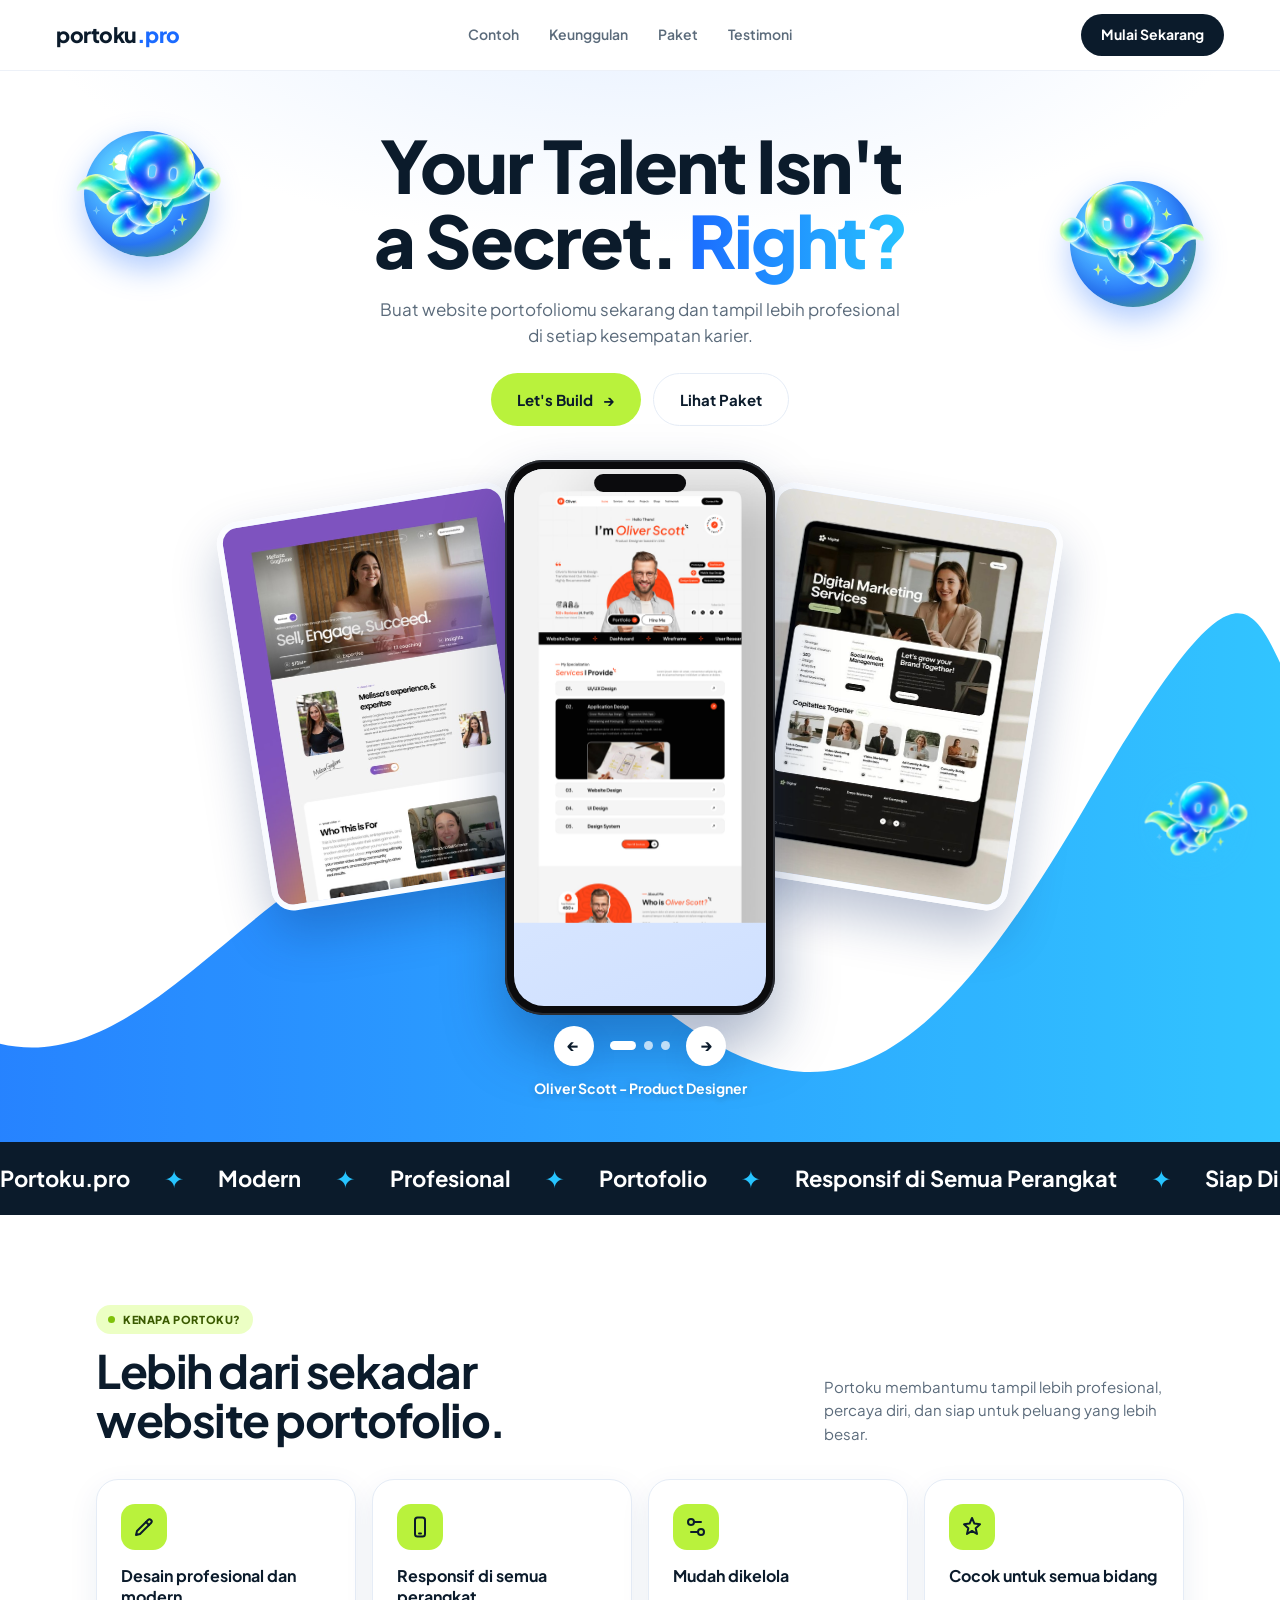
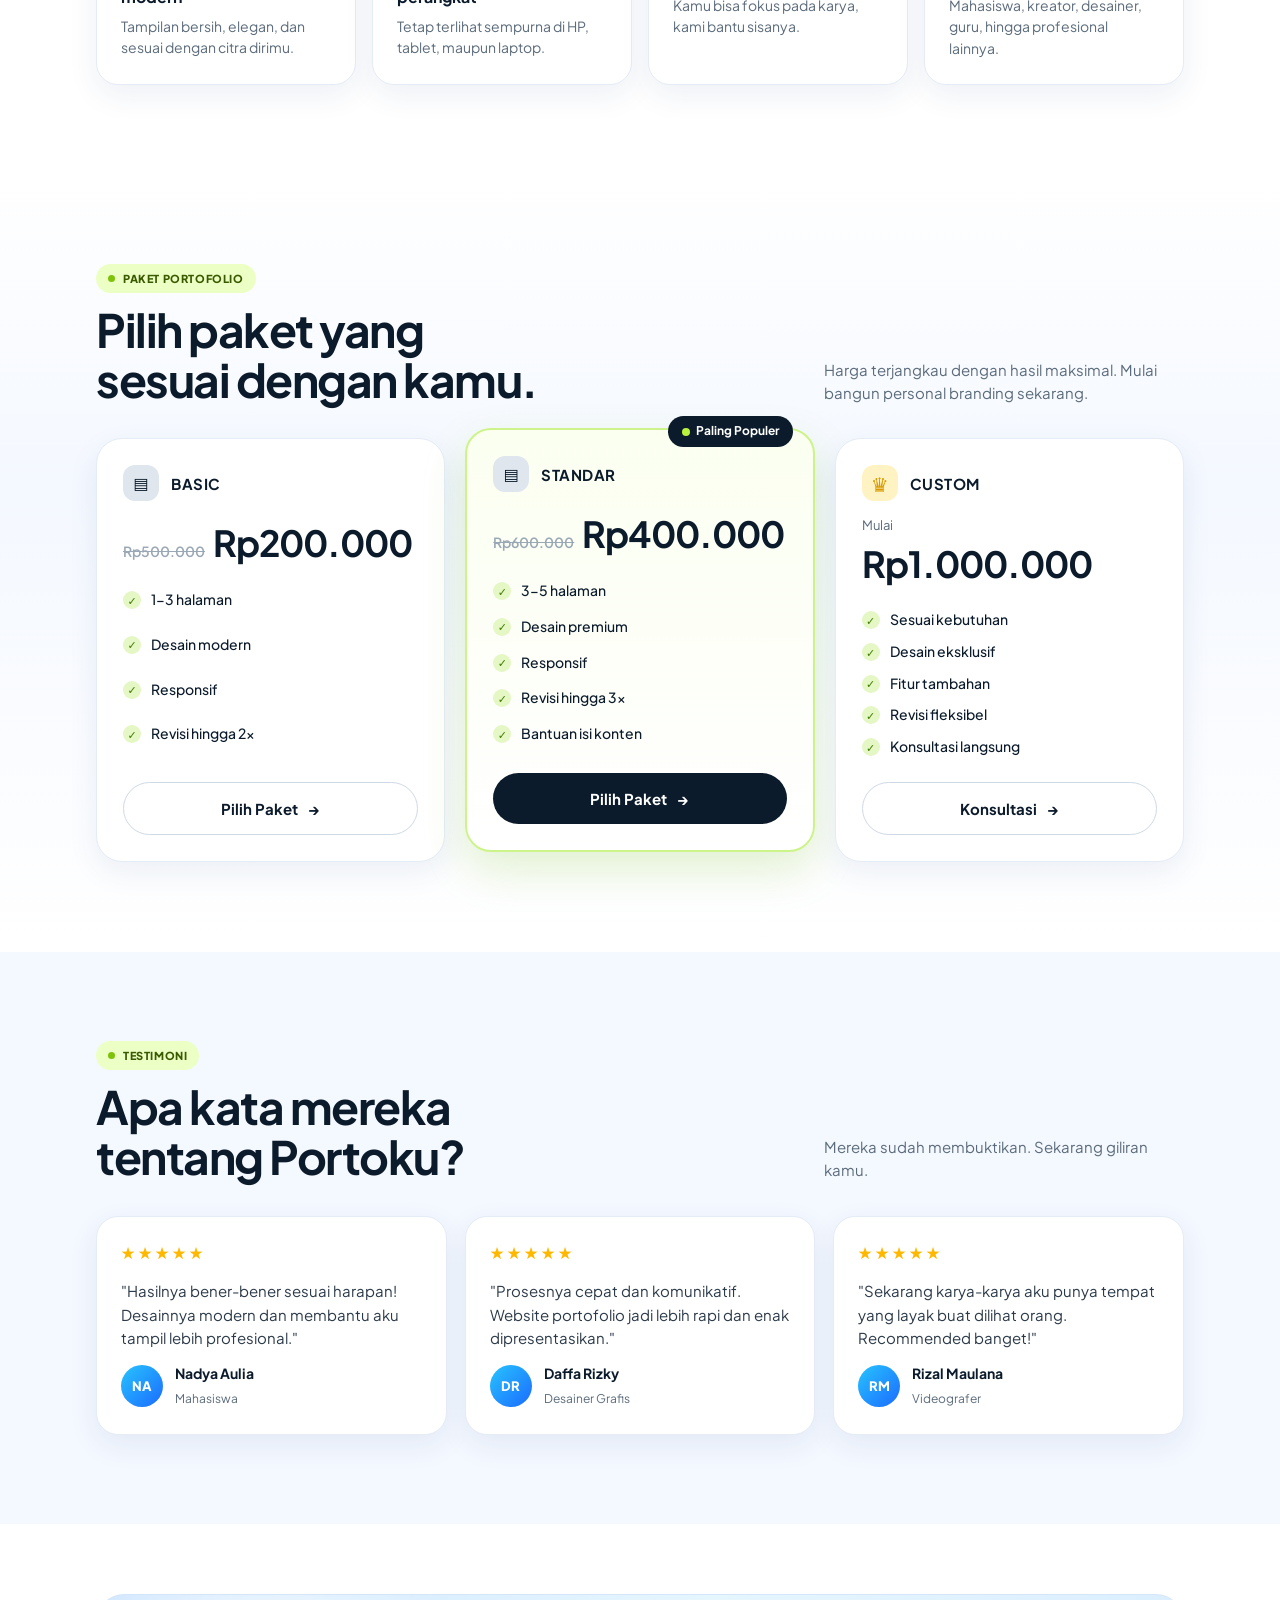
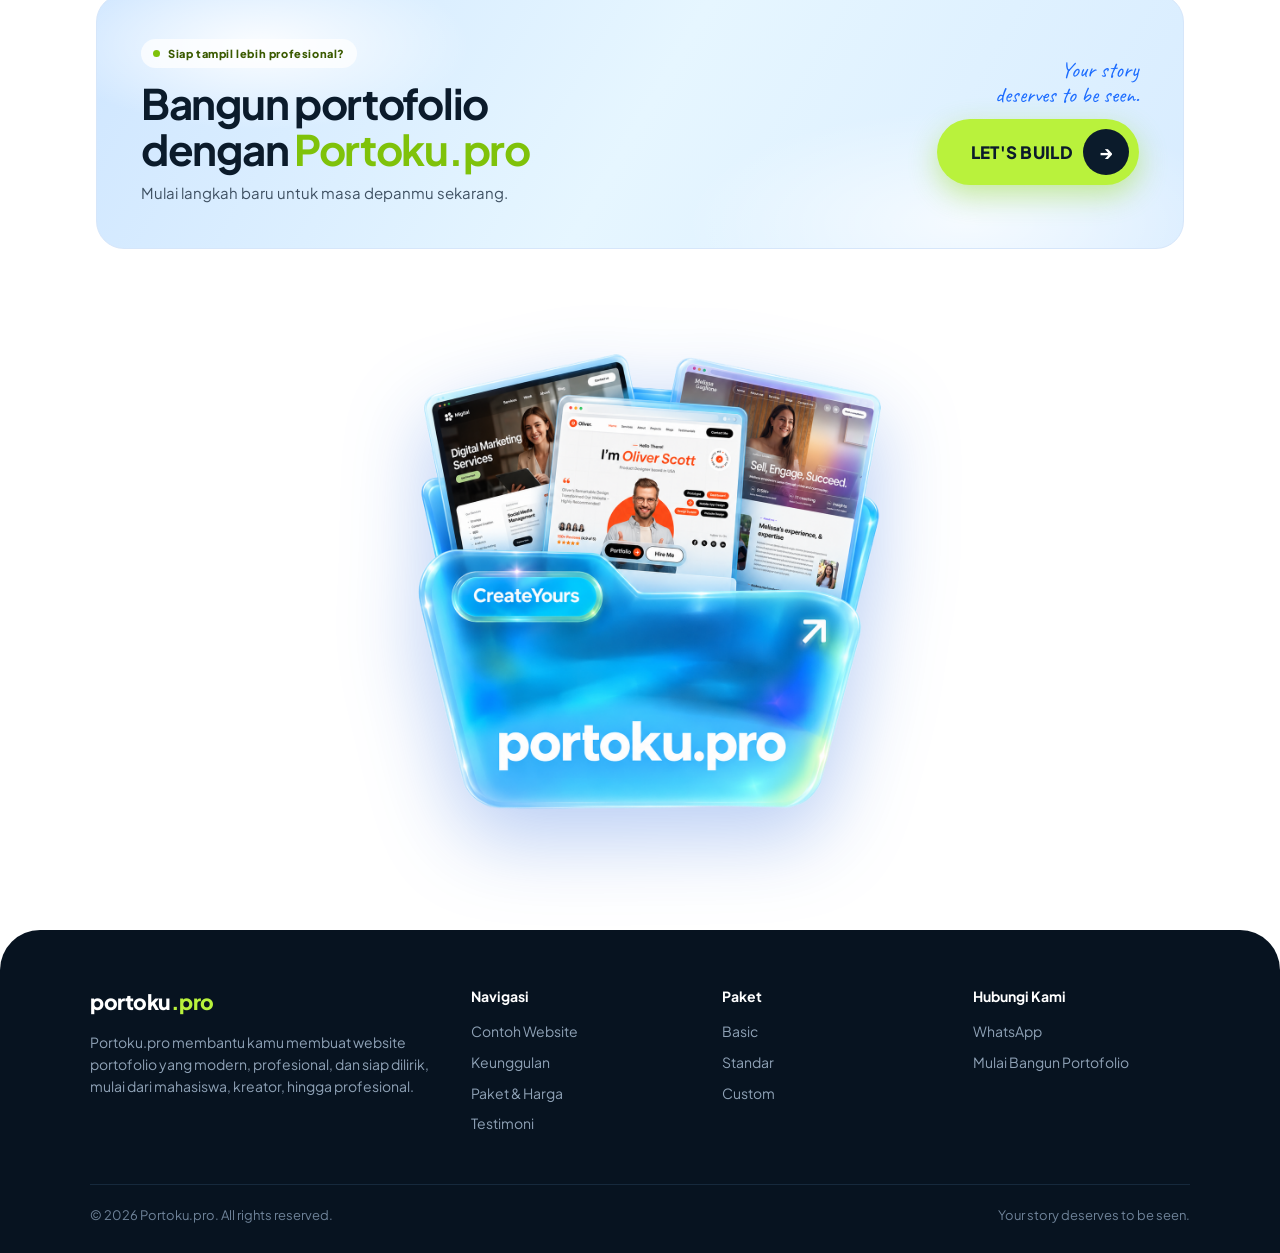
==== commit c0556971: "Add favicon and apple-touch-icon links Added favicon and apple-touch-icon links to the HTML head." ====
--- a/index.html
+++ b/index.html
@@ -9,6 +9,9 @@
   <link rel="preconnect" href="https://fonts.gstatic.com" crossorigin>
   <link href="https://fonts.googleapis.com/css2?family=Caveat:wght@600&family=Plus+Jakarta+Sans:wght@400;500;600;700;800&display=swap" rel="stylesheet">
   <link rel="stylesheet" href="style.css">
+  <link rel="icon" href="favicon.ico" sizes="32x32">
+   <link rel="icon" type="image/png" href="favicon-192.png" sizes="192x192">
+   <link rel="apple-touch-icon" href="apple-touch-icon.png">
 </head>
 <body>
 
